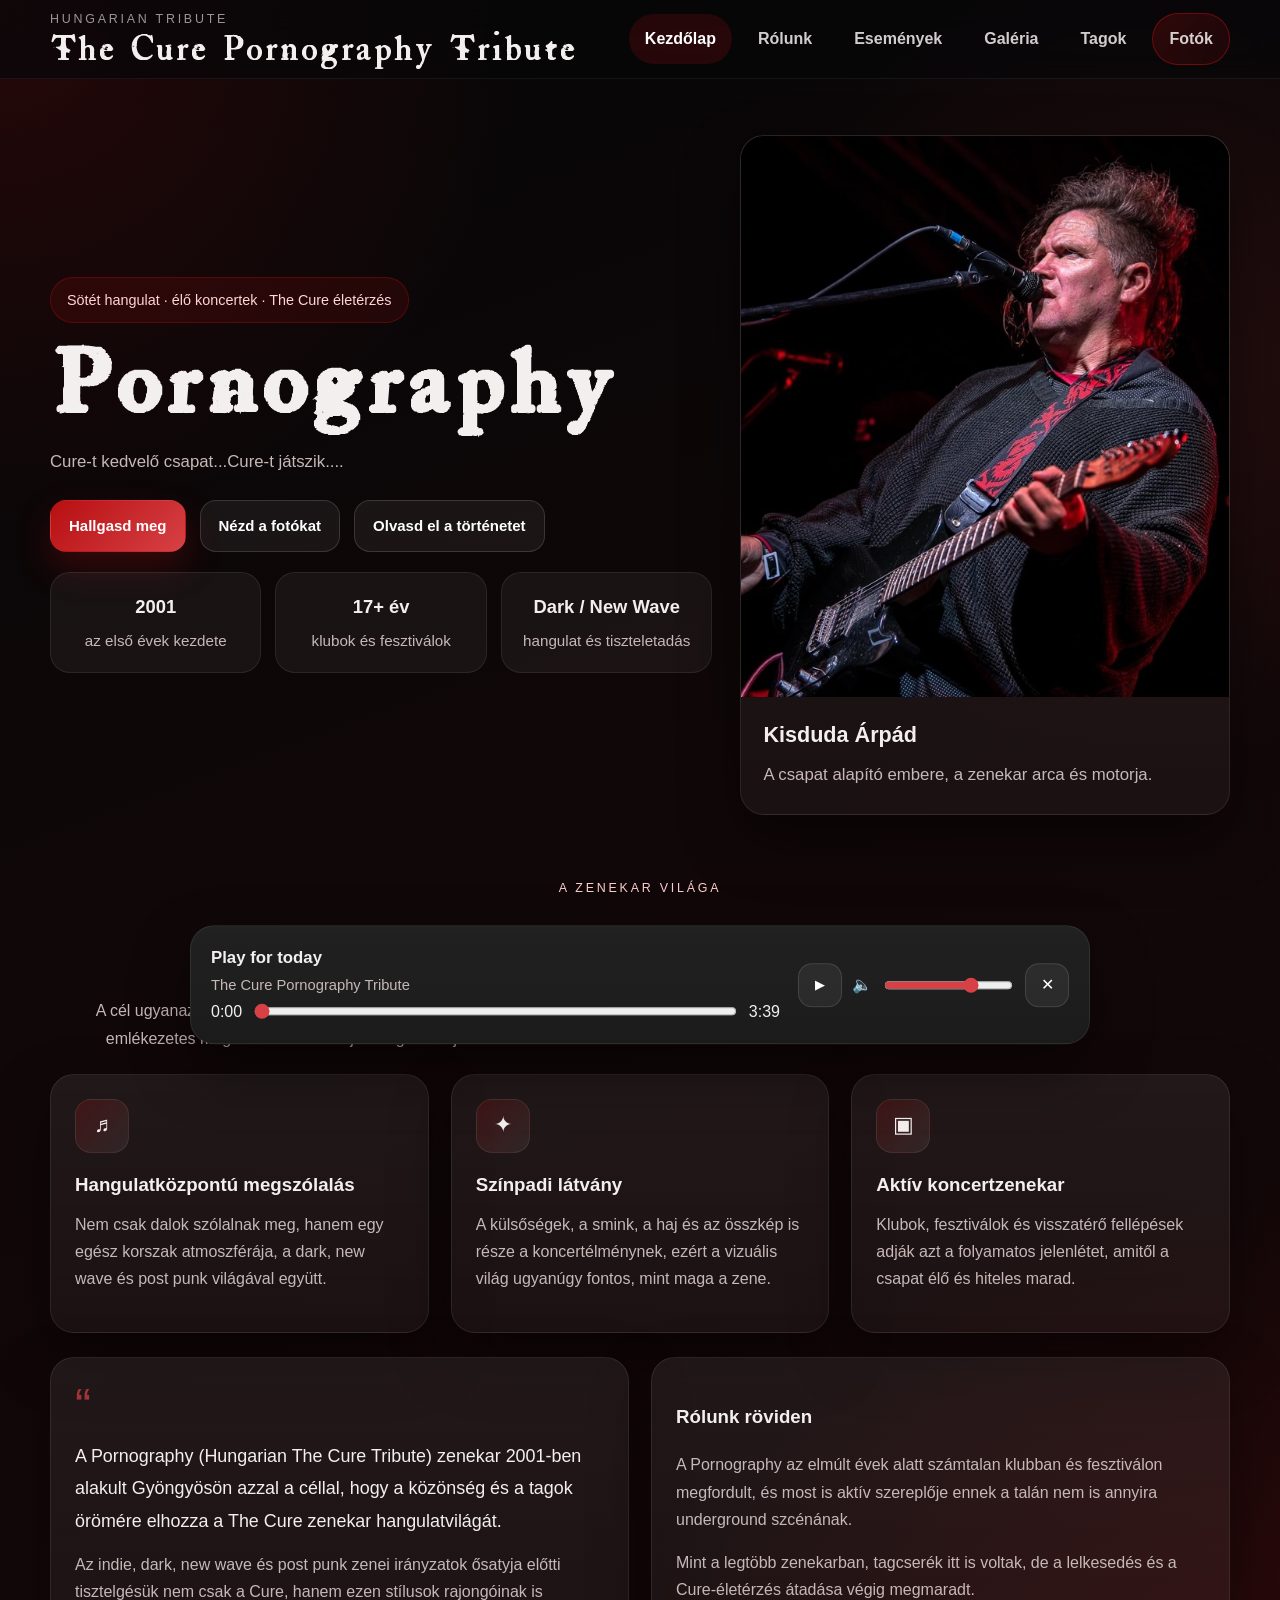
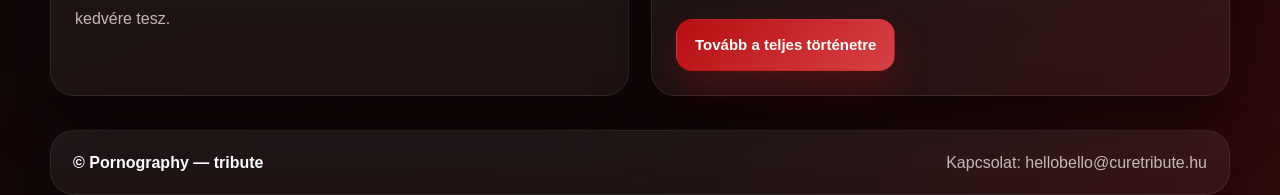
==== index.html @ 6bc6038d "iphone fix 2" ====
<!doctype html>
<html lang="hu">
<head>
  <meta charset="utf-8" />
  <meta name="viewport" content="width=device-width, initial-scale=1, viewport-fit=cover">
  <meta name="theme-color" content="#060607">
  <meta name="apple-mobile-web-app-capable" content="yes">
  <meta name="apple-mobile-web-app-status-bar-style" content="black-translucent">
  <meta name="author" content="Gaal Hunor">
  <meta name="keywords" content="The Cure Pornography Tribute, Pornography Tribute">
  <meta name="description" content="Ez a The Cure Pornography Tribute hivatalos oldala">
  <title>The Cure Pornography Tribute</title>
  <link rel="stylesheet" href="style.css">
  <script src="JavaScript/app.js" defer></script>
</head>
<body>
  <div class="page-shell">
    <header class="site-header">
      <div class="inner">
        <a class="brand" href="./index.html">
          <span class="eyebrow">Hungarian Tribute</span>
          <span class="title">The Cure Pornography Tribute</span>
        </a>
        <button class="nav-toggle" aria-label="Menü megnyitása">☰</button>
        <nav class="site-nav">
          <a class="active" href="./index.html">Kezdőlap</a>
          <a href="./index3.html">Rólunk</a>
          <a href="./index4.html">Események</a>
          <a href="./index2.html">Galéria</a>
          <a href="./index5.html">Tagok</a>
          <a class="cta-link" href="./index2.html">Fotók</a>
        </nav>
      </div>
    </header>

    <section class="hero">
      <div class="hero-grid">
        <div class="reveal">
          <div class="badge">Sötét hangulat · élő koncertek · The Cure életérzés</div>
          <h1>Pornography</h1>
          <p>Cure-t kedvelő csapat...Cure-t játszik....</p>
          <div class="hero-actions">
            <button class="btn btn-primary" id="openPlayer">Hallgasd meg</button>
            <a class="btn btn-secondary" href="./index2.html">Nézd a fotókat</a>
            <a class="btn btn-secondary" href="./index3.html">Olvasd el a történetet</a>
          </div>
          <div class="stats">
            <div class="stat"><strong>2001</strong><span>az első évek kezdete</span></div>
            <div class="stat"><strong>17+ év</strong><span>klubok és fesztiválok</span></div>
            <div class="stat"><strong>Dark / New Wave</strong><span>hangulat és tiszteletadás</span></div>
          </div>
        </div>

        <div class="hero-card reveal">
          <img src="./Images/arpi.jpg" alt="Kisduda Árpád" loading="lazy">
          <div class="meta">
            <h3>Kisduda Árpád</h3>
            <p>A csapat alapító embere, a zenekar arca és motorja.</p>
          </div>
        </div>
      </div>
    </section>

    <section class="section">
      <div class="section-head center reveal">
        <span class="eyebrow">A zenekar világa</span>
        <h2>Miért különleges ez a tribute?</h2>
        <p>A cél ugyanaz maradt: a The Cure zenei és színpadi hangulatának méltó, erős és emlékezetes megszólaltatása a saját világotokra jellemző sötét-vörös vizuállal.</p>
      </div>
      <div class="grid-3">
        <article class="card reveal">
          <div class="icon-chip">♬</div>
          <h3>Hangulatközpontú megszólalás</h3>
          <p>Nem csak dalok szólalnak meg, hanem egy egész korszak atmoszférája, a dark, new wave és post punk világával együtt.</p>
        </article>
        <article class="card reveal">
          <div class="icon-chip">✦</div>
          <h3>Színpadi látvány</h3>
          <p>A külsőségek, a smink, a haj és az összkép is része a koncertélménynek, ezért a vizuális világ ugyanúgy fontos, mint maga a zene.</p>
        </article>
        <article class="card reveal">
          <div class="icon-chip">▣</div>
          <h3>Aktív koncertzenekar</h3>
          <p>Klubok, fesztiválok és visszatérő fellépések adják azt a folyamatos jelenlétet, amitől a csapat élő és hiteles marad.</p>
        </article>
      </div>
    </section>

    <section class="section">
      <div class="about-teaser">
        <article class="quote-card reveal">
          <div class="quote-mark">“</div>
          <blockquote>A Pornography (Hungarian The Cure Tribute) zenekar 2001-ben alakult Gyöngyösön azzal a céllal, hogy a közönség és a tagok örömére elhozza a The Cure zenekar hangulatvilágát.</blockquote>
          <p>Az indie, dark, new wave és post punk zenei irányzatok ősatyja előtti tisztelgésük nem csak a Cure, hanem ezen stílusok rajongóinak is kedvére tesz.</p>
        </article>
        <article class="panel reveal">
          <h3>Rólunk röviden</h3>
          <p>A Pornography az elmúlt évek alatt számtalan klubban és fesztiválon megfordult, és most is aktív szereplője ennek a talán nem is annyira underground szcénának.</p>
          <p>Mint a legtöbb zenekarban, tagcserék itt is voltak, de a lelkesedés és a Cure-életérzés átadása végig megmaradt.</p>
          <div class="button-row">
            <a class="btn btn-primary" href="./index3.html">Tovább a teljes történetre</a>
          </div>
        </article>
      </div>
    </section>

    
  </div>

  <div id="musicPlayer" class="music-player">
    <div class="audio-card">
      <div>
        <div class="track-title">Play for today</div>
        <div class="track-sub">The Cure Pornography Tribute</div>
        <div class="progress-row">
          <span id="currentTime">0:00</span>
          <input type="range" id="progressBar" value="0">
          <span id="duration">3:39</span>
        </div>
      </div>
      <div class="audio-controls">
        <button id="playPause" class="icon-btn">▶</button>
        <div class="volume">
          <span>🔈</span>
          <input type="range" id="volumeBar" min="0" max="1" step="0.01" value="0.7">
        </div>
        <button class="icon-btn close-player">✕</button>
      </div>
      <audio id="audio" src="./Music/Play for tuday tribute maraton.mp3"></audio>
    </div>
  </div>

  <div id="modal" class="modal">
    <span class="close" onclick="closeModal()">&times;</span>
    <img class="modal-content" id="modal-img" alt="Nagyított kép">
  </div>

  <footer class="footer">
    <div class="footer-card">
      <div><strong>© Pornography — tribute</strong></div>
      <div>Kapcsolat: hellobello@curetribute.hu</div>
    </div>
  </footer>
</body>
</html>
---- style.css ----
@font-face {
  font-family: 'NewCreation';
  src: url('./fonts/NewCreationRegular.woff2') format('woff2'),
       url('./fonts/NewCreationRegular.woff') format('woff');
  font-display: swap;
}

:root {
  --bg: #060607;
  --bg-soft: #100708;
  --bg-2: #160809;
  --panel: rgba(255,255,255,0.06);
  --panel-strong: rgba(255,255,255,0.10);
  --border: rgba(183, 15, 18, 0.35);
  --text: #f3efef;
  --muted: #c7b8b8;
  --accent: #b70f12;
  --accent-2: #d74145;
  --shadow: 0 25px 60px rgba(0,0,0,0.45);
  --radius: 24px;
  --radius-sm: 18px;
  --content: min(1180px, calc(100% - 32px));
}

* { box-sizing: border-box; }
html { scroll-behavior: smooth; }
body {
  margin: 0;
  color: var(--text);
  font-family: 'Segoe UI', Tahoma, Geneva, Verdana, sans-serif;
  line-height: 1.7;
  background:
    radial-gradient(circle at top left, rgba(183,15,18,0.18), transparent 24%),
    radial-gradient(circle at 90% 20%, rgba(215,65,69,0.12), transparent 22%),
    radial-gradient(circle at bottom right, rgba(183,15,18,0.16), transparent 28%),
    linear-gradient(160deg, var(--bg), var(--bg-soft) 46%, var(--bg-2));
  min-height: 100vh;
  padding-top: env(safe-area-inset-top);
  padding-bottom: env(safe-area-inset-bottom);
}
body::before {
  content: '';
  position: fixed;
  inset: 0;
  pointer-events: none;
  background:
    linear-gradient(rgba(255,255,255,0.015), rgba(255,255,255,0.015)),
    repeating-linear-gradient(
      to bottom,
      rgba(255,255,255,0.02) 0,
      rgba(255,255,255,0.02) 1px,
      transparent 1px,
      transparent 4px
    );
  opacity: 0.18;
}
img { max-width: 100%; display: block; }
a { color: inherit; text-decoration: none; }
.container { width: var(--content); margin: 0 auto; }
.page-shell { padding-bottom: 56px; }

.site-header {
  position: sticky;
  top: 0;
  z-index: 1000;
  background: rgba(8,8,9,0.72);
  backdrop-filter: blur(16px);
  border-bottom: 1px solid rgba(255,255,255,0.06);
}
.site-header .inner {
  width: var(--content);
  margin: 0 auto;
  display: flex;
  align-items: center;
  justify-content: space-between;
  gap: 20px;
  min-height: 78px;
}
.brand {
  display: flex;
  flex-direction: column;
  gap: 2px;
}
.brand .eyebrow {
  font-size: 0.78rem;
  text-transform: uppercase;
  letter-spacing: 0.22em;
  color: rgba(243,239,239,0.62);
}
.brand .title {
  font-family: 'NewCreation', serif;
  font-size: clamp(1.6rem, 3vw, 2.55rem);
  line-height: 0.95;
  color: var(--text);
}
.nav-toggle {
  display: none;
  width: 48px;
  height: 48px;
  border-radius: 14px;
  border: 1px solid rgba(255,255,255,0.12);
  background: rgba(255,255,255,0.05);
  color: var(--text);
  font-size: 1.5rem;
  cursor: pointer;
}
.site-nav {
  display: flex;
  gap: 10px;
  flex-wrap: wrap;
  align-items: center;
}
.site-nav a {
  padding: 11px 16px;
  border-radius: 999px;
  color: rgba(243,239,239,0.86);
  transition: 0.25s ease;
  font-weight: 600;
}
.site-nav a:hover,
.site-nav a.active {
  background: rgba(183,15,18,0.18);
  color: #fff;
}
.site-nav a.cta-link {
  border: 1px solid rgba(183,15,18,0.5);
  background: linear-gradient(135deg, rgba(183,15,18,0.22), rgba(183,15,18,0.10));
}

.hero {
  padding: 56px 0 34px;
}
.hero-grid {
  width: var(--content);
  margin: 0 auto;
  display: grid;
  grid-template-columns: 1.15fr 0.85fr;
  gap: 28px;
  align-items: center;
}
.badge {
  display: inline-flex;
  align-items: center;
  gap: 10px;
  padding: 10px 16px;
  border-radius: 999px;
  background: rgba(183,15,18,0.14);
  border: 1px solid rgba(183,15,18,0.34);
  color: #ffd5d5;
  font-size: 0.9rem;
  margin-bottom: 18px;
}
.hero h1 {
  font-family: 'NewCreation', serif;
  font-size: clamp(3.2rem, 8vw, 6.8rem);
  line-height: 0.86;
  margin: 0 0 18px;
}
.hero p {
  color: var(--muted);
  max-width: 62ch;
  margin: 0 0 24px;
  font-size: 1.05rem;
}
.hero-actions, .button-row {
  display: flex;
  gap: 14px;
  flex-wrap: wrap;
}
.btn {
  display: inline-flex;
  align-items: center;
  justify-content: center;
  gap: 8px;
  min-height: 50px;
  padding: 12px 18px;
  border-radius: 16px;
  border: 1px solid transparent;
  color: #fff;
  font-weight: 700;
  cursor: pointer;
  transition: transform 0.2s ease, border-color 0.2s ease, background 0.2s ease;
}
.btn:hover { transform: translateY(-2px); }
.btn-primary {
  background: linear-gradient(135deg, var(--accent), var(--accent-2));
  box-shadow: 0 16px 34px rgba(183,15,18,0.25);
}
.btn-secondary {
  background: rgba(255,255,255,0.06);
  border-color: rgba(255,255,255,0.14);
}
.hero-card,
.panel,
.card,
.event-card,
.member-card,
.gallery-card,
.article-card,
.quote-card,
.audio-card,
.footer-card {
  background: linear-gradient(180deg, rgba(255,255,255,0.07), rgba(255,255,255,0.045));
  border: 1px solid rgba(255,255,255,0.08);
  border-radius: var(--radius);
  box-shadow: var(--shadow);
}
.hero-card {
  overflow: hidden;
}
.hero-card img {
  width: 100%;
  aspect-ratio: 4 / 4.6;
  object-fit: cover;
}
.hero-card .meta {
  padding: 20px 22px 24px;
}
.hero-card h3 { margin: 0 0 8px; font-size: 1.35rem; }
.hero-card p { margin: 0; color: var(--muted); }

.stats {
  display: grid;
  grid-template-columns: repeat(3, 1fr);
  gap: 14px;
  margin-top: 20px;
}
.stat {
  padding: 18px;
  border-radius: 20px;
  background: rgba(255,255,255,0.05);
  border: 1px solid rgba(255,255,255,0.08);
  text-align: center;
}
.stat strong {
  display: block;
  font-size: 1.15rem;
  margin-bottom: 5px;
}
.stat span {
  color: var(--muted);
  font-size: 0.95rem;
}

.section { padding: 24px 0 0; }
.section-head {
  width: var(--content);
  margin: 0 auto 22px;
}
.section-head.center { text-align: center; }
.section-head .eyebrow {
  display: inline-block;
  color: #ffcdcd;
  text-transform: uppercase;
  letter-spacing: 0.22em;
  font-size: 0.78rem;
  margin-bottom: 12px;
}
.section-head h2 {
  margin: 0 0 10px;
  font-size: clamp(1.9rem, 3.5vw, 3rem);
}
.section-head p {
  color: var(--muted);
  margin: 0;
  max-width: 75ch;
}

.grid-3,
.grid-4,
.member-grid,
.event-grid,
.gallery-grid,
.feature-grid {
  width: var(--content);
  margin: 0 auto;
  display: grid;
  gap: 22px;
}
.grid-3, .event-grid { grid-template-columns: repeat(3, minmax(0,1fr)); }
.grid-4, .member-grid { grid-template-columns: repeat(4, minmax(0,1fr)); }
.feature-grid { grid-template-columns: repeat(2, minmax(0,1fr)); }
.gallery-grid { grid-template-columns: repeat(3, minmax(0,1fr)); }
.card, .event-card, .member-card, .gallery-card, .panel, .article-card, .quote-card, .audio-card {
  padding: 24px;
}
.card h3, .event-card h3, .member-card h3, .article-card h3 { margin: 0 0 10px; }
.card p, .event-card p, .member-card p, .article-card p, .panel p, .quote-card p { color: var(--muted); margin-top: 0; }
.icon-chip {
  width: 54px;
  height: 54px;
  display: grid;
  place-items: center;
  border-radius: 16px;
  margin-bottom: 16px;
  background: linear-gradient(135deg, rgba(183,15,18,0.22), rgba(255,255,255,0.07));
  border: 1px solid rgba(255,255,255,0.08);
  font-size: 1.35rem;
}

.about-teaser {
  width: var(--content);
  margin: 0 auto;
  display: grid;
  grid-template-columns: 1fr 1fr;
  gap: 22px;
}
.quote-card blockquote {
  margin: 0 0 14px;
  font-size: 1.12rem;
  line-height: 1.8;
}
.quote-card .quote-mark {
  font-size: 3rem;
  color: rgba(215,65,69,0.7);
  line-height: 1;
  margin-bottom: 10px;
}

.strip {
  width: var(--content);
  margin: 28px auto 0;
  padding: 18px 20px;
  border-radius: 20px;
  border: 1px solid rgba(183,15,18,0.28);
  background: rgba(183,15,18,0.12);
  display: flex;
  align-items: center;
  justify-content: space-between;
  gap: 18px;
  flex-wrap: wrap;
}
.strip p { margin: 0; color: #ffe4e4; }

.gallery-grid img {
  width: 100%;
  aspect-ratio: 4 / 3;
  object-fit: cover;
  border-radius: 18px;
  cursor: pointer;
  transition: transform 0.25s ease, box-shadow 0.25s ease;
}
.gallery-grid img:hover {
  transform: translateY(-4px) scale(1.01);
  box-shadow: 0 20px 30px rgba(0,0,0,0.28);
}
.gallery-card { padding: 16px; }
.gallery-card.wide { grid-column: span 2; }
.gallery-card.tall img { aspect-ratio: 4 / 5; }
.gallery-grid.compact .gallery-card { padding: 14px; }
.gallery-grid.compact img { aspect-ratio: 4 / 3; }

.article-wrap {
  width: min(920px, calc(100% - 32px));
  margin: 0 auto;
  display: grid;
  gap: 18px;
}
.article-hero {
  padding: 26px;
  text-align: center;
}
.article-hero h1 {
  margin: 0 0 10px;
  font-size: clamp(2.1rem, 5vw, 3.4rem);
}
.article-body {
  padding: 32px;
}
.article-body h2 {
  margin: 0 0 14px;
  font-size: 2rem;
}
.article-body p {
  margin: 0 0 18px;
  color: var(--muted);
}
.article-body p.question {
  color: #fff;
  font-weight: 700;
}
.anchor-box {
  display: flex;
  gap: 12px;
  justify-content: center;
  flex-wrap: wrap;
  margin-top: 18px;
}

.event-card {
  display: flex;
  flex-direction: column;
  gap: 16px;
}
.event-card .date-pill {
  display: inline-flex;
  width: fit-content;
  padding: 8px 12px;
  border-radius: 999px;
  background: rgba(183,15,18,0.16);
  border: 1px solid rgba(183,15,18,0.36);
  color: #ffd9d9;
  font-weight: 700;
}
.event-card .place {
  color: #fff;
  font-size: 1.05rem;
  font-weight: 700;
}
.event-card .event-meta {
  display: grid;
  gap: 6px;
  color: var(--muted);
}

.member-card { text-align: center; padding: 18px; }
.member-card img {
  width: 100%;
  aspect-ratio: 1 / 1;
  object-fit: cover;
  border-radius: 22px;
  margin-bottom: 18px;
}
.member-card .role {
  color: #ffd1d1;
  font-weight: 700;
  margin-bottom: 6px;
}
.member-card p { margin-bottom: 0; }

.footer {
  padding: 34px 0 56px;
}
.footer-card {
  width: var(--content);
  margin: 0 auto;
  padding: 18px 22px;
  display: flex;
  align-items: center;
  justify-content: space-between;
  gap: 16px;
  flex-wrap: wrap;
  color: var(--muted);
}
.footer-card strong { color: #fff; }

.music-player {
  position: fixed;
  left: 50%;
  bottom: 22px;
  transform: translate(-50%, 140%);
  width: min(900px, calc(100% - 24px));
  z-index: 1200;
  transition: transform 0.35s ease;
}
.music-player.active { transform: translate(-50%, 0); }
.audio-card {
  display: grid;
  grid-template-columns: 1fr auto;
  gap: 18px;
  align-items: center;
  padding: 18px 20px;
}
.track-title { font-size: 1.05rem; font-weight: 700; }
.track-sub { color: var(--muted); font-size: 0.92rem; }
.progress-row, .audio-controls, .volume {
  display: flex;
  align-items: center;
  gap: 10px;
}
.audio-controls { justify-content: flex-end; }
.icon-btn {
  width: 44px;
  height: 44px;
  border-radius: 14px;
  border: 1px solid rgba(255,255,255,0.12);
  background: rgba(255,255,255,0.06);
  color: #fff;
  cursor: pointer;
}
input[type="range"] {
  width: 100%;
  accent-color: var(--accent-2);
}
.close-player { font-size: 1rem; }

.modal {
  display: none;
  position: fixed;
  inset: 0;
  z-index: 1300;
  background: rgba(0,0,0,0.92);
  padding: 32px;
  align-items: center;
  justify-content: center;
}
.modal.open { display: flex; }
.modal-content {
  max-width: min(1100px, 92vw);
  max-height: 84vh;
  border-radius: 22px;
  border: 1px solid rgba(255,255,255,0.14);
  box-shadow: var(--shadow);
}
.close {
  position: absolute;
  top: 18px;
  right: 22px;
  font-size: 2rem;
  cursor: pointer;
  color: #fff;
}

.reveal {
  opacity: 0;
  transform: translateY(24px);
  transition: opacity 0.7s ease, transform 0.7s ease;
}
.reveal.show {
  opacity: 1;
  transform: translateY(0);
}

@media (max-width: 1024px) {
  .hero-grid,
  .about-teaser,
  .feature-grid,
  .grid-4,
  .member-grid,
  .grid-3,
  .event-grid,
  .gallery-grid {
    grid-template-columns: repeat(2, minmax(0,1fr));
  }
  .hero-grid { grid-template-columns: 1fr; }
  .stats { grid-template-columns: repeat(3, 1fr); }
}

@media (max-width: 780px) {
  .site-header .inner { min-height: 74px; }
  .nav-toggle { display: inline-grid; place-items: center; }
  .site-nav {
    position: absolute;
    top: 78px;
    left: 16px;
    right: 16px;
    display: none;
    flex-direction: column;
    align-items: stretch;
    gap: 6px;
    padding: 10px;
    border-radius: 20px;
    background: rgba(8,8,9,0.95);
    border: 1px solid rgba(255,255,255,0.08);
    box-shadow: var(--shadow);
  }
  .site-nav.open { display: flex; }
  .site-nav a { border-radius: 14px; }
  .grid-3,
  .grid-4,
  .member-grid,
  .event-grid,
  .gallery-grid,
  .about-teaser,
  .feature-grid,
  .stats {
    grid-template-columns: 1fr;
  }
  .gallery-card.wide { grid-column: span 1; }
  .audio-card { grid-template-columns: 1fr; }
  .audio-controls { justify-content: flex-start; }
  .article-body { padding: 24px 18px; }
}
.music-player {
    background: #111;
    border-radius: 25px;
}
@media (max-width: 768px) {
    .stats {
        display: none !important;
    }
}
/* ===== DESKTOP (nagy képernyő) → 3 - 2 ===== */
.member-grid {
  display: grid !important;
  grid-template-columns: repeat(6, 1fr);
  gap: 24px;
}

/* felső 3 */
.member-card:nth-child(1),
.member-card:nth-child(2),
.member-card:nth-child(3) {
  grid-column: span 2;
}

/* alsó 2 középen */
.member-card:nth-child(4) {
  grid-column: 2 / span 2;
}

.member-card:nth-child(5) {
  grid-column: 4 / span 2;
}

/* ===== TABLET → 2 - 2 - 1 ===== */
@media (max-width: 1000px) {
  .member-grid {
    grid-template-columns: repeat(2, 1fr) !important;
  }

  .member-grid .member-card {
    grid-column: auto !important;
    max-width: none !important;
    margin: 0 !important;
    justify-self: stretch !important;
  }

  /* UTOLSÓ KÁRTYA KÖZÉPRE */
  .member-grid .member-card:nth-child(5) {
    grid-column: 1 / -1 !important;
    justify-self: center !important;
    max-width: 391px !important;
  }
}
/* ===== MOBIL → 1 - 1 - 1 - 1 - 1 ===== */
@media (max-width: 600px) {
  .member-grid {
    grid-template-columns: 1fr !important;
  }

  .member-card {
    grid-column: auto !important;
    max-width: 100%;
  }
}


.reveal {
  opacity: 1 !important;
  transform: none !important;
  transition: none !important;
}

.reveal.show {
  opacity: 1 !important;
  transform: none !important;
}
.btn {
  font-family: 'Segoe UI', Tahoma, Geneva, Verdana, sans-serif !important;
  font-size: 15px;
}

html {
  background: #060607 !important;
  min-height: 100% !important;
}

body {
  margin: 0 !important;
  min-height: 100vh !important;
  min-height: 100dvh !important;
  background-color: #060607 !important;
}

body::before {
  content: '' !important;
  position: fixed !important;
  inset: 0 !important;
  z-index: -1 !important;
  pointer-events: none !important;
  background:
    radial-gradient(circle at top left, rgba(183,15,18,0.18), transparent 24%),
    radial-gradient(circle at 90% 20%, rgba(215,65,69,0.12), transparent 22%),
    radial-gradient(circle at bottom right, rgba(183,15,18,0.16), transparent 28%),
    linear-gradient(160deg, #060607, #100708 46%, #160809) !important;
}

.site-header {
  padding-top: env(safe-area-inset-top) !important;
}

.footer,
.page-shell,
body {
  padding-bottom: env(safe-area-inset-bottom) !important;
}
@supports (-webkit-touch-callout: none) {
  html,
  body {
    background: #060607 !important;
  }
}
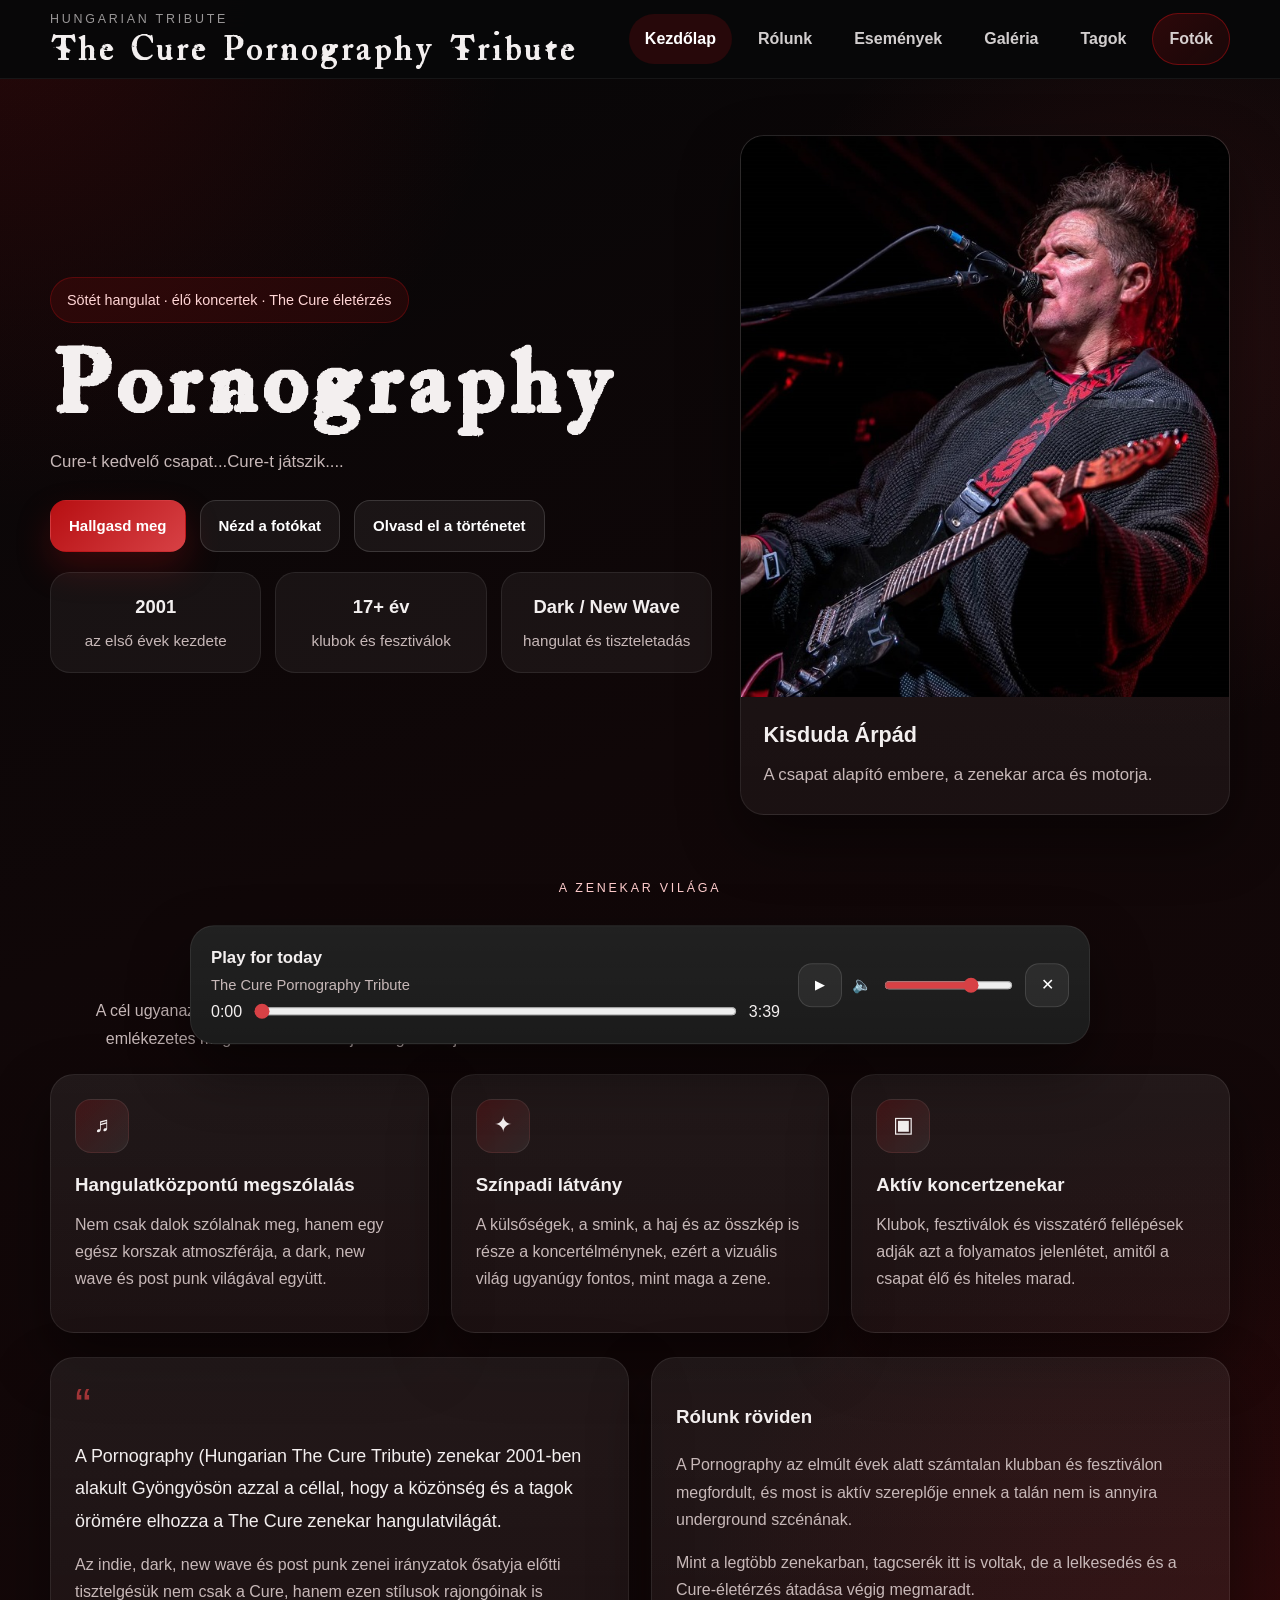
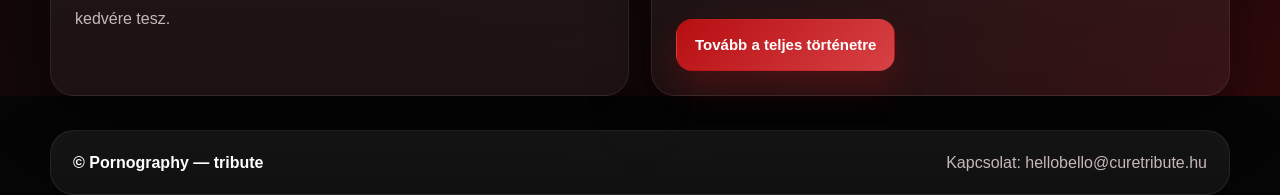
==== commit e37a411b: "iphone fix 3" ====
--- a/index.html
+++ b/index.html
@@ -4,8 +4,6 @@
   <meta charset="utf-8" />
   <meta name="viewport" content="width=device-width, initial-scale=1, viewport-fit=cover">
   <meta name="theme-color" content="#060607">
-  <meta name="apple-mobile-web-app-capable" content="yes">
-  <meta name="apple-mobile-web-app-status-bar-style" content="black-translucent">
   <meta name="author" content="Gaal Hunor">
   <meta name="keywords" content="The Cure Pornography Tribute, Pornography Tribute">
   <meta name="description" content="Ez a The Cure Pornography Tribute hivatalos oldala">
--- a/style.css
+++ b/style.css
@@ -36,8 +36,6 @@
     radial-gradient(circle at bottom right, rgba(183,15,18,0.16), transparent 28%),
     linear-gradient(160deg, var(--bg), var(--bg-soft) 46%, var(--bg-2));
   min-height: 100vh;
-  padding-top: env(safe-area-inset-top);
-  padding-bottom: env(safe-area-inset-bottom);
 }
 body::before {
   content: '';
@@ -653,42 +651,52 @@
 }
 
 html {
+  margin: 0;
+  padding: 0;
   background: #060607 !important;
-  min-height: 100% !important;
+  min-height: 100%;
 }
 
 body {
-  margin: 0 !important;
-  min-height: 100vh !important;
-  min-height: 100dvh !important;
-  background-color: #060607 !important;
-}
-
-body::before {
-  content: '' !important;
-  position: fixed !important;
-  inset: 0 !important;
-  z-index: -1 !important;
-  pointer-events: none !important;
+  margin: 0;
+  padding: 0;
+  background: #060607 !important;
+  min-height: 100vh;
+  min-height: 100dvh;
+}
+
+.site-header {
+  padding-top: env(safe-area-inset-top);
+  background: rgba(8,8,9,0.96) !important;
+}
+
+
+.footer,
+.page-shell,
+body {
+  padding-bottom: 0 !important;
+}
+
+
+.page-shell {
   background:
     radial-gradient(circle at top left, rgba(183,15,18,0.18), transparent 24%),
     radial-gradient(circle at 90% 20%, rgba(215,65,69,0.12), transparent 22%),
     radial-gradient(circle at bottom right, rgba(183,15,18,0.16), transparent 28%),
     linear-gradient(160deg, #060607, #100708 46%, #160809) !important;
-}
-
-.site-header {
-  padding-top: env(safe-area-inset-top) !important;
-}
-
-.footer,
-.page-shell,
-body {
-  padding-bottom: env(safe-area-inset-bottom) !important;
-}
-@supports (-webkit-touch-callout: none) {
-  html,
-  body {
-    background: #060607 !important;
-  }
+  min-height: 100dvh;
+}
+
+
+.music-player {
+  position: fixed;
+  left: 50%;
+  bottom: 22px !important;
+  transform: translate(-50%, 140%);
+  width: min(900px, calc(100% - 24px));
+  z-index: 1200;
+}
+
+.music-player.active {
+  transform: translate(-50%, 0);
 }
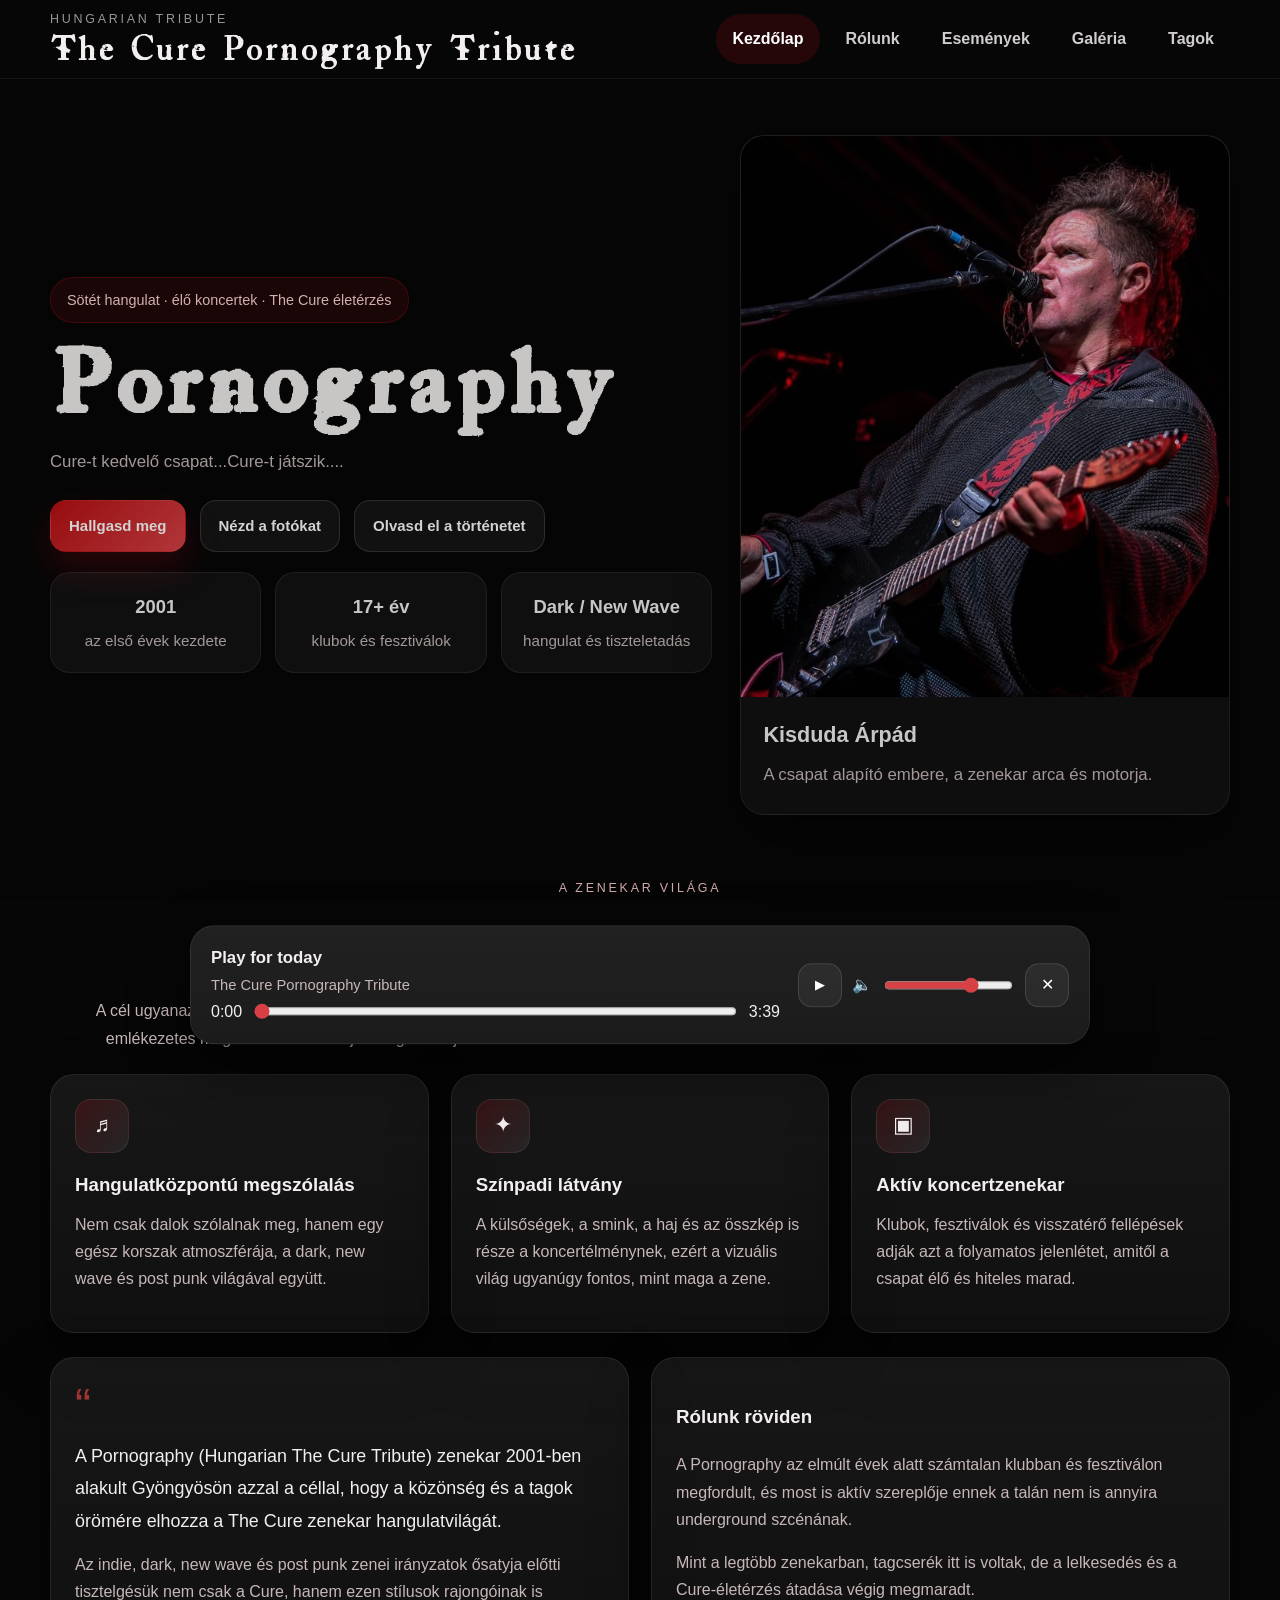
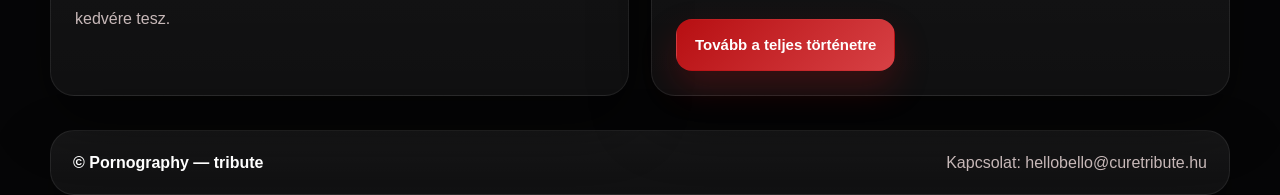
==== commit 4c8b7dfc: "fotok fix" ====
--- a/index.html
+++ b/index.html
@@ -2,8 +2,12 @@
 <html lang="hu">
 <head>
   <meta charset="utf-8" />
+  <meta name="theme-color" content="#060607">
+  <meta name="apple-mobile-web-app-status-bar-style" content="black">
+  <meta name="apple-mobile-web-app-capable" content="yes">
   <meta name="viewport" content="width=device-width, initial-scale=1, viewport-fit=cover">
-  <meta name="theme-color" content="#060607">
+  <meta name="theme-color" media="(prefers-color-scheme: light)" content="#060607">
+  <meta name="theme-color" media="(prefers-color-scheme: dark)" content="#060607">
   <meta name="author" content="Gaal Hunor">
   <meta name="keywords" content="The Cure Pornography Tribute, Pornography Tribute">
   <meta name="description" content="Ez a The Cure Pornography Tribute hivatalos oldala">
@@ -26,7 +30,6 @@
           <a href="./index4.html">Események</a>
           <a href="./index2.html">Galéria</a>
           <a href="./index5.html">Tagok</a>
-          <a class="cta-link" href="./index2.html">Fotók</a>
         </nav>
       </div>
     </header>
--- a/style.css
+++ b/style.css
@@ -699,4 +699,40 @@
 
 .music-player.active {
   transform: translate(-50%, 0);
-}+}
+
+@media screen and (max-width: 430px) {
+  html,
+  body {
+    background: #060607 !important;
+  }
+
+  .page-shell {
+    background: #060607 !important;
+  }
+
+  .site-header {
+    background: #060607 !important;
+  }
+
+  body::before {
+    background: #060607 !important;
+  }
+}
+
+html,
+  body {
+    background: #060607 !important;
+  }
+
+  .page-shell {
+    background: #060607 !important;
+  }
+
+  .site-header {
+    background: #060607 !important;
+  }
+
+  body::before {
+    background: #060607 !important;
+  }
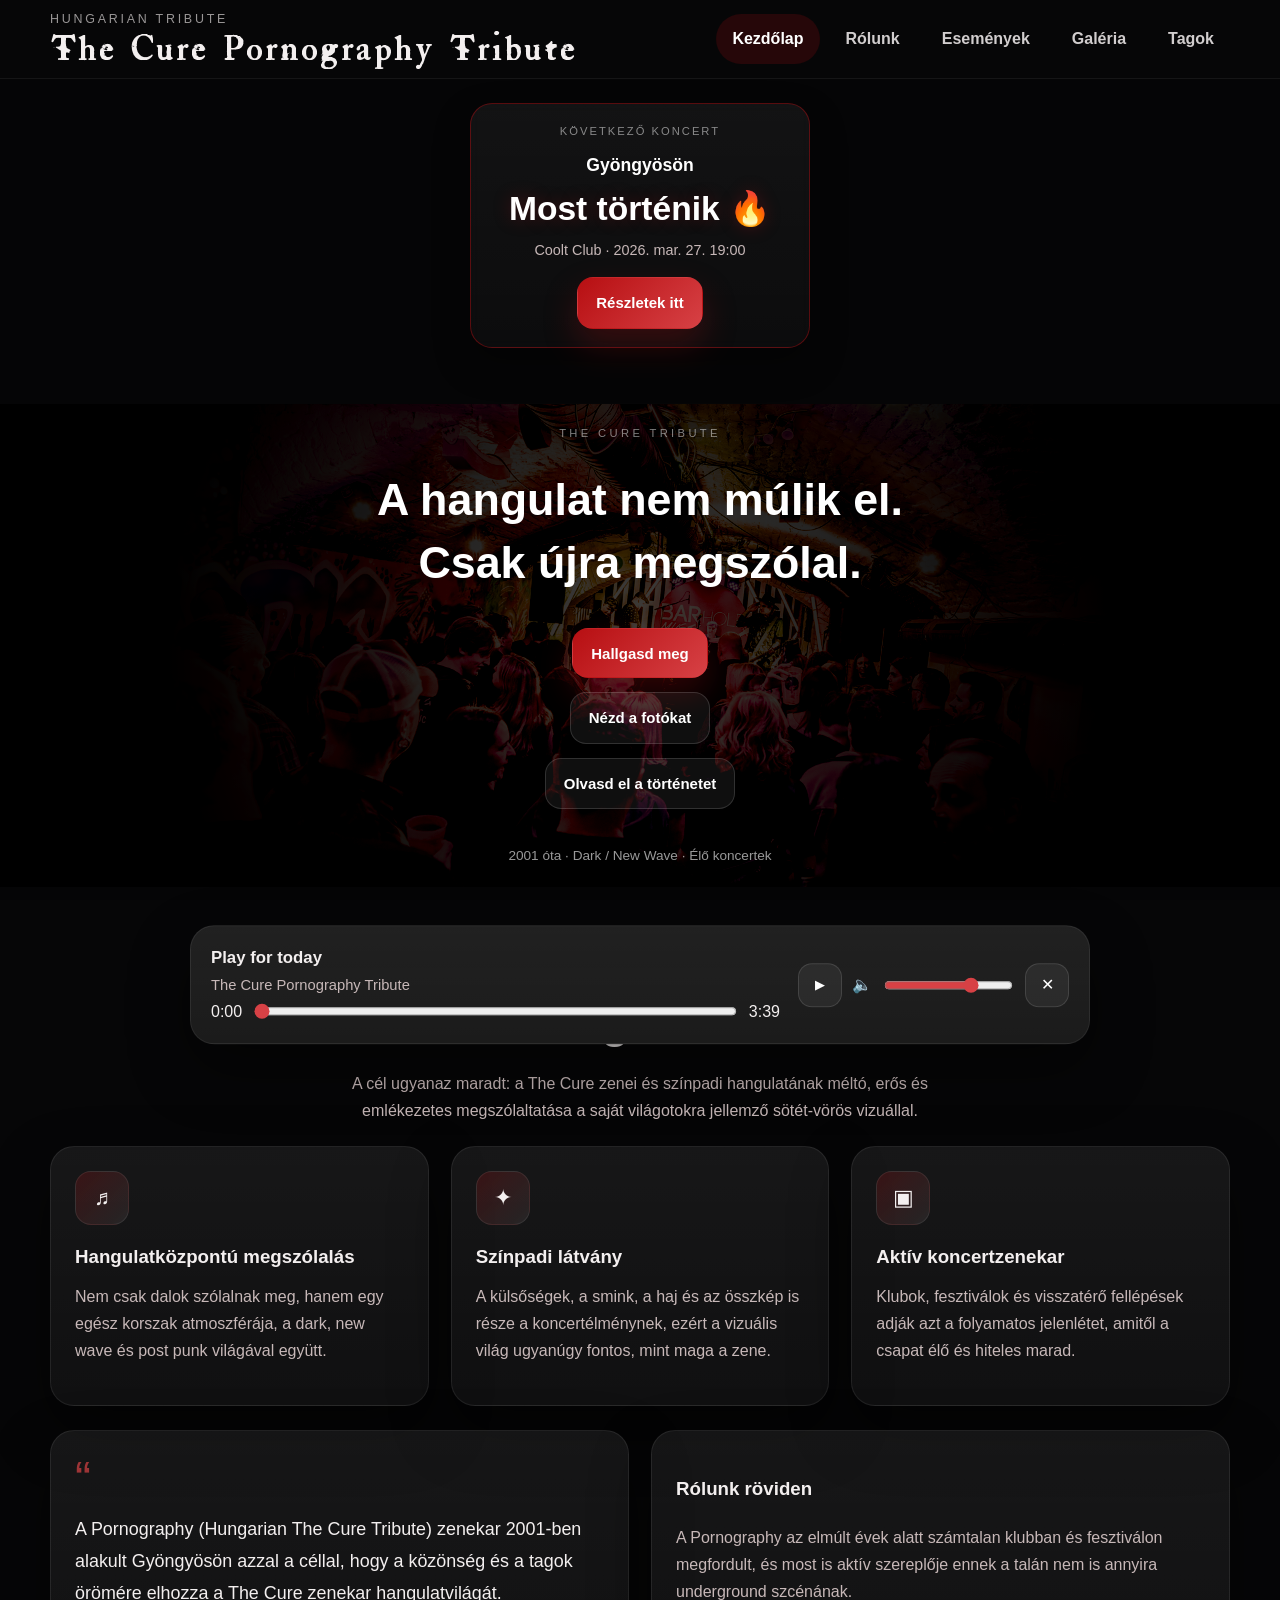
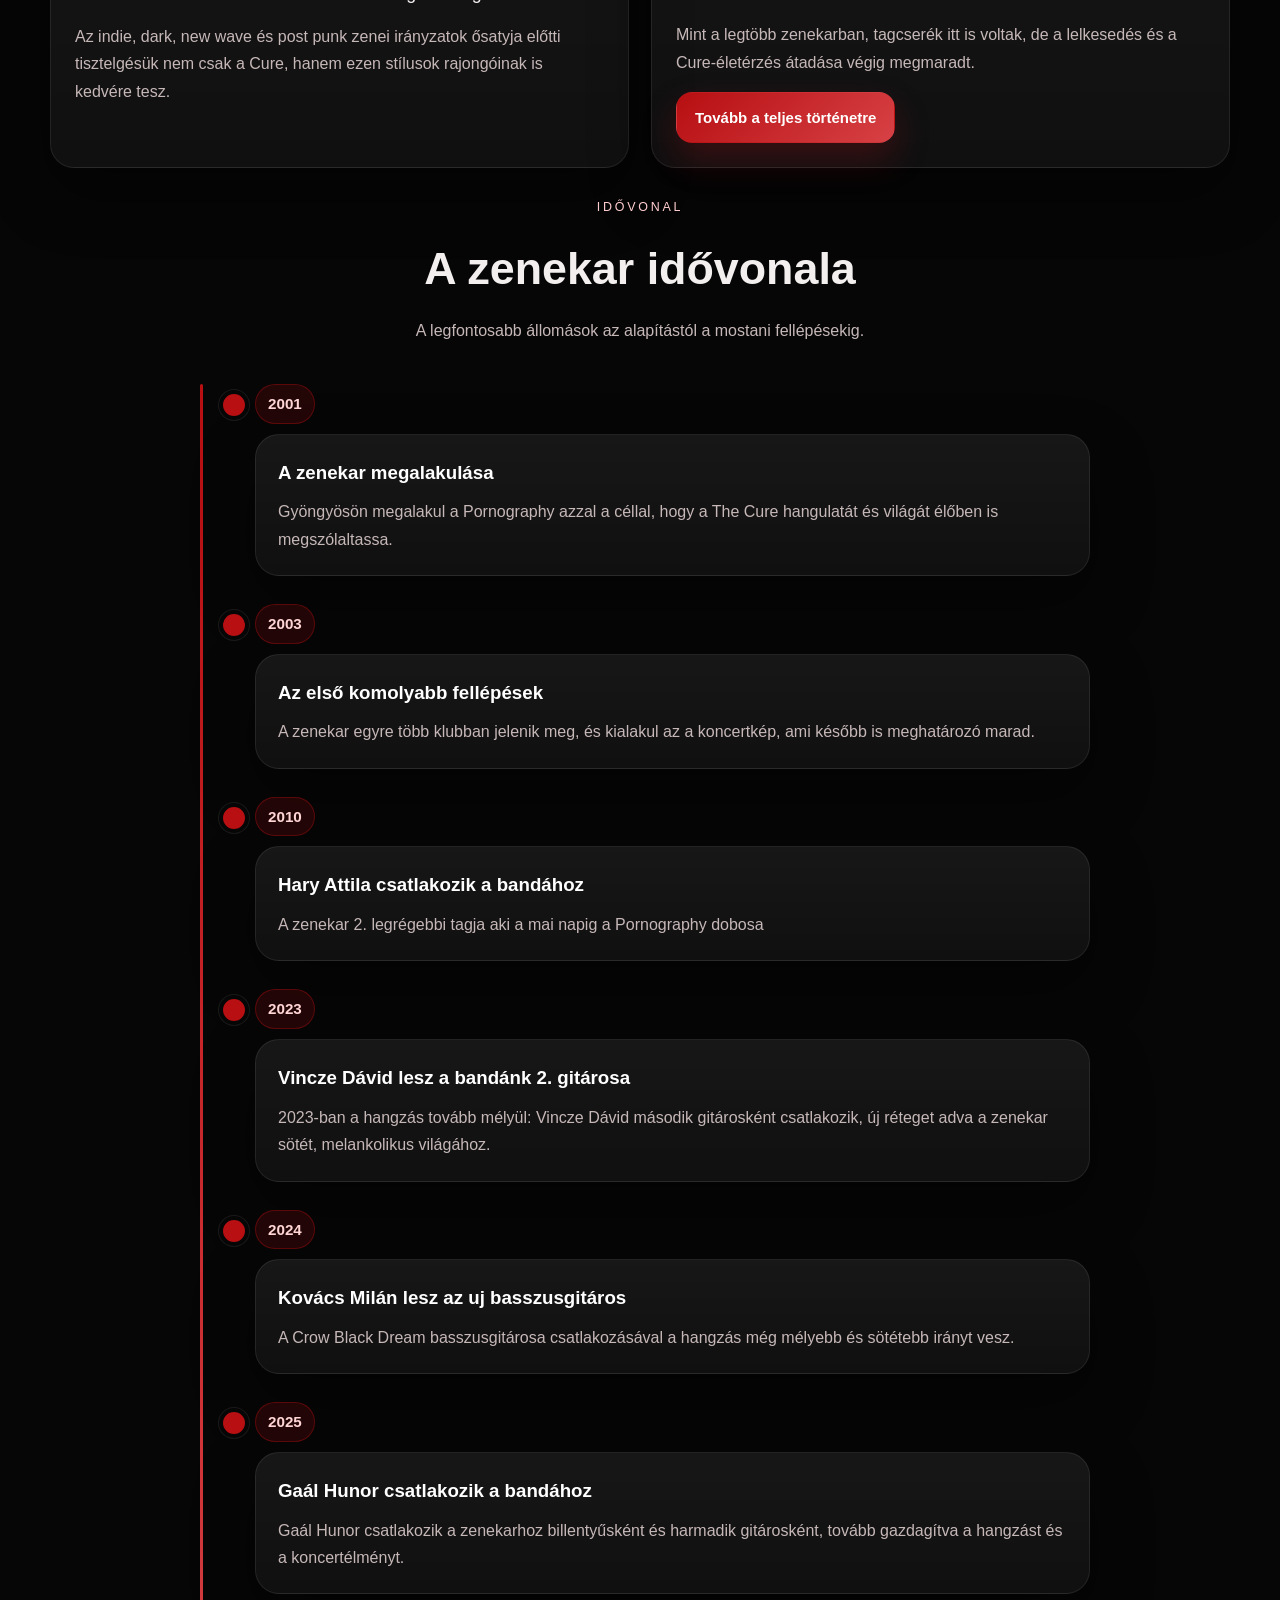
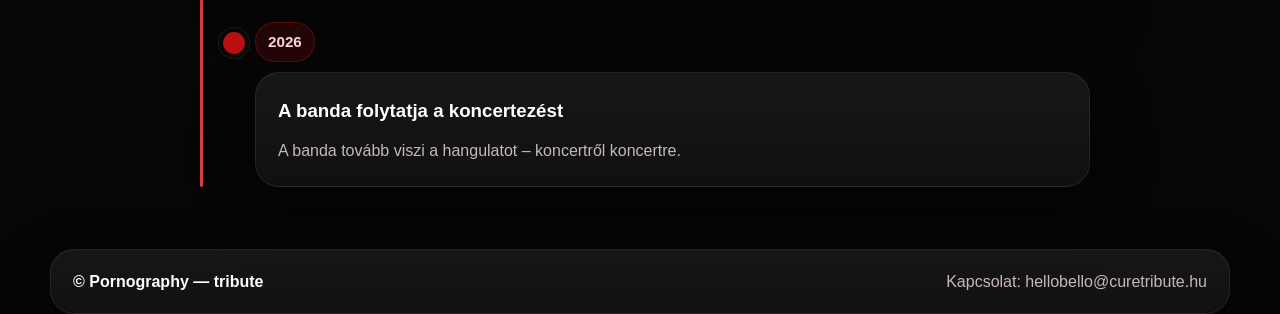
==== commit 38272753: "felujitas kesz" ====
--- a/index.html
+++ b/index.html
@@ -33,40 +33,52 @@
         </nav>
       </div>
     </header>
-
+    <div class="scroll-bar">
+      <div class="scroll-bar-fill"></div>
+    </div>
+    <div class="countdown-card">
+    <div class="countdown-label">Következő koncert</div>
+    <div class="countdown-place">Gyöngyösön</div>
+    <div class="countdown-live" id="countdownText">7 nap múlva</div>
+    <div class="countdown-meta">Coolt Club · 2026. mar. 27. 19:00</div>
+    <a class="btn btn-primary" href="https://www.facebook.com/events/918823410631808/" target="_blank" style="margin-top: 15px;">Részletek itt</a>
+  </div>
     <section class="hero">
-      <div class="hero-grid">
-        <div class="reveal">
-          <div class="badge">Sötét hangulat · élő koncertek · The Cure életérzés</div>
-          <h1>Pornography</h1>
-          <p>Cure-t kedvelő csapat...Cure-t játszik....</p>
-          <div class="hero-actions">
-            <button class="btn btn-primary" id="openPlayer">Hallgasd meg</button>
-            <a class="btn btn-secondary" href="./index2.html">Nézd a fotókat</a>
-            <a class="btn btn-secondary" href="./index3.html">Olvasd el a történetet</a>
-          </div>
-          <div class="stats">
-            <div class="stat"><strong>2001</strong><span>az első évek kezdete</span></div>
-            <div class="stat"><strong>17+ év</strong><span>klubok és fesztiválok</span></div>
-            <div class="stat"><strong>Dark / New Wave</strong><span>hangulat és tiszteletadás</span></div>
-          </div>
-        </div>
-
-        <div class="hero-card reveal">
-          <img src="./Images/arpi.jpg" alt="Kisduda Árpád" loading="lazy">
-          <div class="meta">
-            <h3>Kisduda Árpád</h3>
-            <p>A csapat alapító embere, a zenekar arca és motorja.</p>
-          </div>
-        </div>
-      </div>
-    </section>
+    <div class="hero-stack">
+
+    <div class="hero-bg-image"></div>
+
+    <div class="hero-center reveal">
+
+      <div class="hero-line-top">THE CURE TRIBUTE</div>
+
+      <div class="hero-main">
+        A hangulat nem múlik el.<br>
+        Csak újra megszólal.
+      </div>
+
+      <div class="hero-actions">
+        <button class="btn btn-primary" id="openPlayer">Hallgasd meg</button>
+        <a class="btn btn-secondary" href="./index2.html">Nézd a fotókat</a>
+        <a class="btn btn-secondary" href="./index3.html">Olvasd el a történetet</a>
+      </div>
+
+      <div class="hero-footer">
+        2001 óta · Dark / New Wave · Élő koncertek
+      </div>
+
+    </div>
+
+  </div>
+</section>
 
     <section class="section">
       <div class="section-head center reveal">
         <span class="eyebrow">A zenekar világa</span>
         <h2>Miért különleges ez a tribute?</h2>
-        <p>A cél ugyanaz maradt: a The Cure zenei és színpadi hangulatának méltó, erős és emlékezetes megszólaltatása a saját világotokra jellemző sötét-vörös vizuállal.</p>
+        <center>
+          <p>A cél ugyanaz maradt: a The Cure zenei és színpadi hangulatának méltó, erős és emlékezetes megszólaltatása a saját világotokra jellemző sötét-vörös vizuállal.</p>
+        </center>
       </div>
       <div class="grid-3">
         <article class="card reveal">
@@ -104,10 +116,76 @@
         </article>
       </div>
     </section>
-
-    
-  </div>
-
+    <section class="section">
+  <div class="section-head center">
+    <span class="eyebrow">Idővonal</span>
+    <h2>A zenekar idővonala</h2>
+    <center>
+      <p>A legfontosabb állomások az alapítástól a mostani fellépésekig.</p>
+    </center>
+  </div>
+
+  <div class="timeline">
+    <div class="timeline-item">
+      <div class="timeline-year">2001</div>
+      <div class="timeline-content">
+        <h3>A zenekar megalakulása</h3>
+        <p>Gyöngyösön megalakul a Pornography azzal a céllal, hogy a The Cure hangulatát és világát élőben is megszólaltassa.</p>
+      </div>
+    </div>
+
+    <div class="timeline-item">
+      <div class="timeline-year">2003</div>
+      <div class="timeline-content">
+        <h3>Az első komolyabb fellépések</h3>
+        <p>A zenekar egyre több klubban jelenik meg, és kialakul az a koncertkép, ami később is meghatározó marad.</p>
+      </div>
+    </div>
+
+    <div class="timeline-item">
+      <div class="timeline-year">2010</div>
+      <div class="timeline-content">
+        <h3>Hary Attila csatlakozik a bandához</h3>
+        <p>A zenekar 2. legrégebbi tagja aki a mai napig a Pornography dobosa</p>
+      </div>
+    </div>
+
+    <div class="timeline-item">
+      <div class="timeline-year">2023</div>
+      <div class="timeline-content">
+        <h3>Vincze Dávid lesz a bandánk 2. gitárosa</h3>
+        <p>2023-ban a hangzás tovább mélyül: Vincze Dávid második gitárosként csatlakozik, új réteget adva a zenekar sötét, melankolikus világához.</p>
+      </div>
+    </div>
+
+    <div class="timeline-item">
+      <div class="timeline-year">2024</div>
+      <div class="timeline-content">
+        <h3>Kovács Milán lesz az uj basszusgitáros</h3>
+        <p>A Crow Black Dream basszusgitárosa csatlakozásával a hangzás még mélyebb és sötétebb irányt vesz.</p>
+      </div>
+    </div>
+
+    <div class="timeline-item">
+      <div class="timeline-year">2025</div>
+      <div class="timeline-content">
+        <h3>Gaál Hunor csatlakozik a bandához</h3>
+        <p>Gaál Hunor csatlakozik a zenekarhoz billentyűsként és harmadik gitárosként, tovább gazdagítva a hangzást és a koncertélményt.</p>
+      </div>
+    </div>
+
+    <div class="timeline-item">
+      <div class="timeline-year">2026</div>
+      <div class="timeline-content">
+        <h3>A banda folytatja a koncertezést</h3>
+        <p>A banda tovább viszi a hangulatot – koncertről koncertre.</p>
+      </div>
+    </div>
+
+
+  </div>
+</section>
+  </div>
   <div id="musicPlayer" class="music-player">
     <div class="audio-card">
       <div>
--- a/style.css
+++ b/style.css
@@ -735,4 +735,348 @@
 
   body::before {
     background: #060607 !important;
-  }+  }
+
+  .timeline {
+  width: min(900px, calc(100% - 32px));
+  margin: 40px auto 0;
+  position: relative;
+  padding-left: 30px;
+}
+
+.timeline::before {
+  content: "";
+  position: absolute;
+  top: 0;
+  left: 10px;
+  width: 3px;
+  height: 100%;
+  background: linear-gradient(to bottom, #b70f12, #d74145);
+  border-radius: 999px;
+}
+
+.timeline-item {
+  position: relative;
+  margin-bottom: 28px;
+  padding-left: 35px;
+}
+
+.timeline-item::before {
+  content: "";
+  position: absolute;
+  left: -1px;
+  top: 6px;
+  width: 22px;
+  height: 22px;
+  border-radius: 50%;
+  background: #b70f12;
+  border: 4px solid #060607;
+  box-shadow: 0 0 0 1px rgba(255,255,255,0.08);
+}
+
+.timeline-year {
+  display: inline-block;
+  margin-bottom: 10px;
+  padding: 6px 12px;
+  border-radius: 999px;
+  background: rgba(183, 15, 18, 0.16);
+  border: 1px solid rgba(183, 15, 18, 0.38);
+  color: #ffd5d5;
+  font-weight: 700;
+  font-size: 0.95rem;
+}
+
+.timeline-content {
+  background: linear-gradient(180deg, rgba(255,255,255,0.07), rgba(255,255,255,0.045));
+  border: 1px solid rgba(255,255,255,0.08);
+  border-radius: 24px;
+  padding: 22px;
+  box-shadow: 0 25px 60px rgba(0,0,0,0.45);
+}
+
+.timeline-content h3 {
+  margin: 0 0 10px;
+  color: #fff;
+}
+
+.timeline-content p {
+  margin: 0;
+  color: #c7b8b8;
+}
+
+@media (max-width: 700px) {
+  .timeline {
+    padding-left: 22px;
+  }
+
+  .timeline::before {
+    left: 7px;
+  }
+
+  .timeline-item {
+    padding-left: 35px;
+  }
+
+  .timeline-item::before {
+    width: 18px;
+    height: 18px;
+    left: -2px;
+  }
+
+  .timeline-content {
+    padding: 18px;
+  }
+}
+.scroll-bar {
+  position: fixed;
+  left: 0;
+  top: 78px;
+  width: 100%;
+  height: 3px;
+  z-index: 1999;
+  background: transparent;
+  pointer-events: none;
+}
+
+.scroll-bar-fill {
+  width: 0%;
+  height: 100%;
+  background: linear-gradient(90deg, #b70f12, #d74145);
+  box-shadow: 0 0 10px rgba(183,15,18,0.45);
+  transition: width 0.08s linear;
+}
+.hero {
+  position: relative;
+  min-height: auto;
+  display: flex;
+  align-items: center;
+  justify-content: center;
+  overflow: hidden;
+}
+
+.hero-stack {
+  position: relative;
+  width: 100%;
+  height: 100%;
+}
+
+
+.hero-bg-image {
+  position: absolute;
+  inset: 0;
+  background: url('./Images/background.jpg') center/cover no-repeat;
+  filter: brightness(0.4) contrast(1.1);
+}
+
+
+.hero-bg-image::after {
+  content: "";
+  position: absolute;
+  inset: 0;
+  background: radial-gradient(circle at center, rgba(0,0,0,0.3), #060607 80%);
+}
+
+
+.hero-center {
+  position: relative;
+  z-index: 2;
+  text-align: center;
+  max-width: 700px;
+  margin: 0 auto;
+  padding: 20px;
+}
+
+
+.hero-line-top {
+  font-size: 0.7rem;
+  letter-spacing: 0.3em;
+  color: rgba(255,255,255,0.5);
+  margin-bottom: 25px;
+}
+
+
+.hero-main {
+  font-size: clamp(1.8rem, 4vw, 2.8rem);
+  line-height: 1.4;
+  color: #fff;
+  margin-bottom: 35px;
+  font-weight: 600;
+}
+
+
+.hero-actions {
+  display: flex;
+  flex-direction: column;
+  align-items: center;
+  gap: 14px;
+}
+
+
+.hero-footer {
+  margin-top: 35px;
+  font-size: 0.85rem;
+  color: rgba(255,255,255,0.6);
+}
+
+
+@media (max-width: 700px) {
+  .hero {
+    min-height: auto;
+  }
+
+  .hero-main {
+    font-size: 1.6rem;
+  }
+}
+
+.countdown-card {
+  width: fit-content;
+  max-width: 100%;
+  margin: 28px auto 0;
+  padding: 20px 26px;
+  border-radius: 24px;
+  background:
+    linear-gradient(180deg, rgba(255,255,255,0.06), rgba(255,255,255,0.03));
+  border: 1px solid rgba(183,15,18,0.35);
+  box-shadow:
+    0 18px 40px rgba(0,0,0,0.35),
+    0 0 24px rgba(183,15,18,0.12);
+  text-align: center;
+  backdrop-filter: blur(6px);
+}
+
+.countdown-label {
+  font-size: 0.72rem;
+  letter-spacing: 0.22em;
+  text-transform: uppercase;
+  color: rgba(255,255,255,0.55);
+  margin-bottom: 8px;
+}
+
+.countdown-place {
+  font-size: 1.15rem;
+  font-weight: 700;
+  color: #fff;
+  margin-bottom: 10px;
+}
+
+.countdown-live {
+  font-size: clamp(1.5rem, 4vw, 2.2rem);
+  font-weight: 800;
+  color: #fff;
+  line-height: 1.1;
+  margin-bottom: 10px;
+  text-shadow: 0 0 18px rgba(183,15,18,0.28);
+}
+
+.countdown-meta {
+  font-size: 0.92rem;
+  color: #c7b8b8;
+}
+
+@media (max-width: 700px) {
+  .countdown-card {
+    width: 100%;
+    padding: 18px 16px;
+    border-radius: 20px;
+  }
+
+  .countdown-place {
+    font-size: 1rem;
+  }
+
+  .countdown-meta {
+    font-size: 0.86rem;
+  }
+}
+
+@media (max-width: 700px) {
+  .countdown-card {
+    width: calc(100% - 24px) !important;
+    margin: 18px auto 0 !important;
+    padding: 16px 14px !important;
+    border-radius: 20px !important;
+  }
+
+  .countdown-label {
+    font-size: 0.68rem !important;
+    letter-spacing: 0.18em !important;
+    margin-bottom: 8px !important;
+  }
+
+  .countdown-place {
+    font-size: 0.95rem !important;
+    margin-bottom: 8px !important;
+  }
+
+  .countdown-live {
+    font-size: 2rem !important;
+    line-height: 1.05 !important;
+    margin-bottom: 8px !important;
+  }
+
+  .countdown-meta {
+    font-size: 0.9rem !important;
+    line-height: 1.4 !important;
+  }
+
+  .countdown-card .btn,
+  .countdown-card a,
+  .countdown-card button {
+    width: auto !important;
+    min-width: 0 !important;
+    padding: 12px 18px !important;
+    margin-top: 14px !important;
+  }
+}
+
+.countdown-card {
+  max-width: 340px;
+  width: 100%;
+  margin: 24px auto 0;
+  padding: 18px 16px;
+  border-radius: 22px;
+
+  background: linear-gradient(180deg, rgba(255,255,255,0.06), rgba(255,255,255,0.03));
+  border: 1px solid rgba(183,15,18,0.45);
+  box-shadow: 0 16px 35px rgba(0,0,0,0.35);
+
+  text-align: center;
+}
+
+/* SZÖVEGEK */
+.countdown-label {
+  font-size: 0.7rem;
+  letter-spacing: 0.18em;
+  text-transform: uppercase;
+  color: rgba(255,255,255,0.5);
+  margin-bottom: 10px;
+}
+
+.countdown-place {
+  font-size: 1.1rem;
+  font-weight: 700;
+  margin-bottom: 10px;
+}
+
+.countdown-live {
+  font-size: 2.1rem;
+  font-weight: 800;
+  margin-bottom: 10px;
+}
+
+.countdown-meta {
+  font-size: 0.9rem;
+  color: #c7b8b8;
+}
+
+@media (max-width: 600px) {
+    .countdown-card {
+    width: 260px;
+    max-width: 320px;
+  }
+
+  .countdown-live {
+    font-size: 1.8rem;
+  }
+}
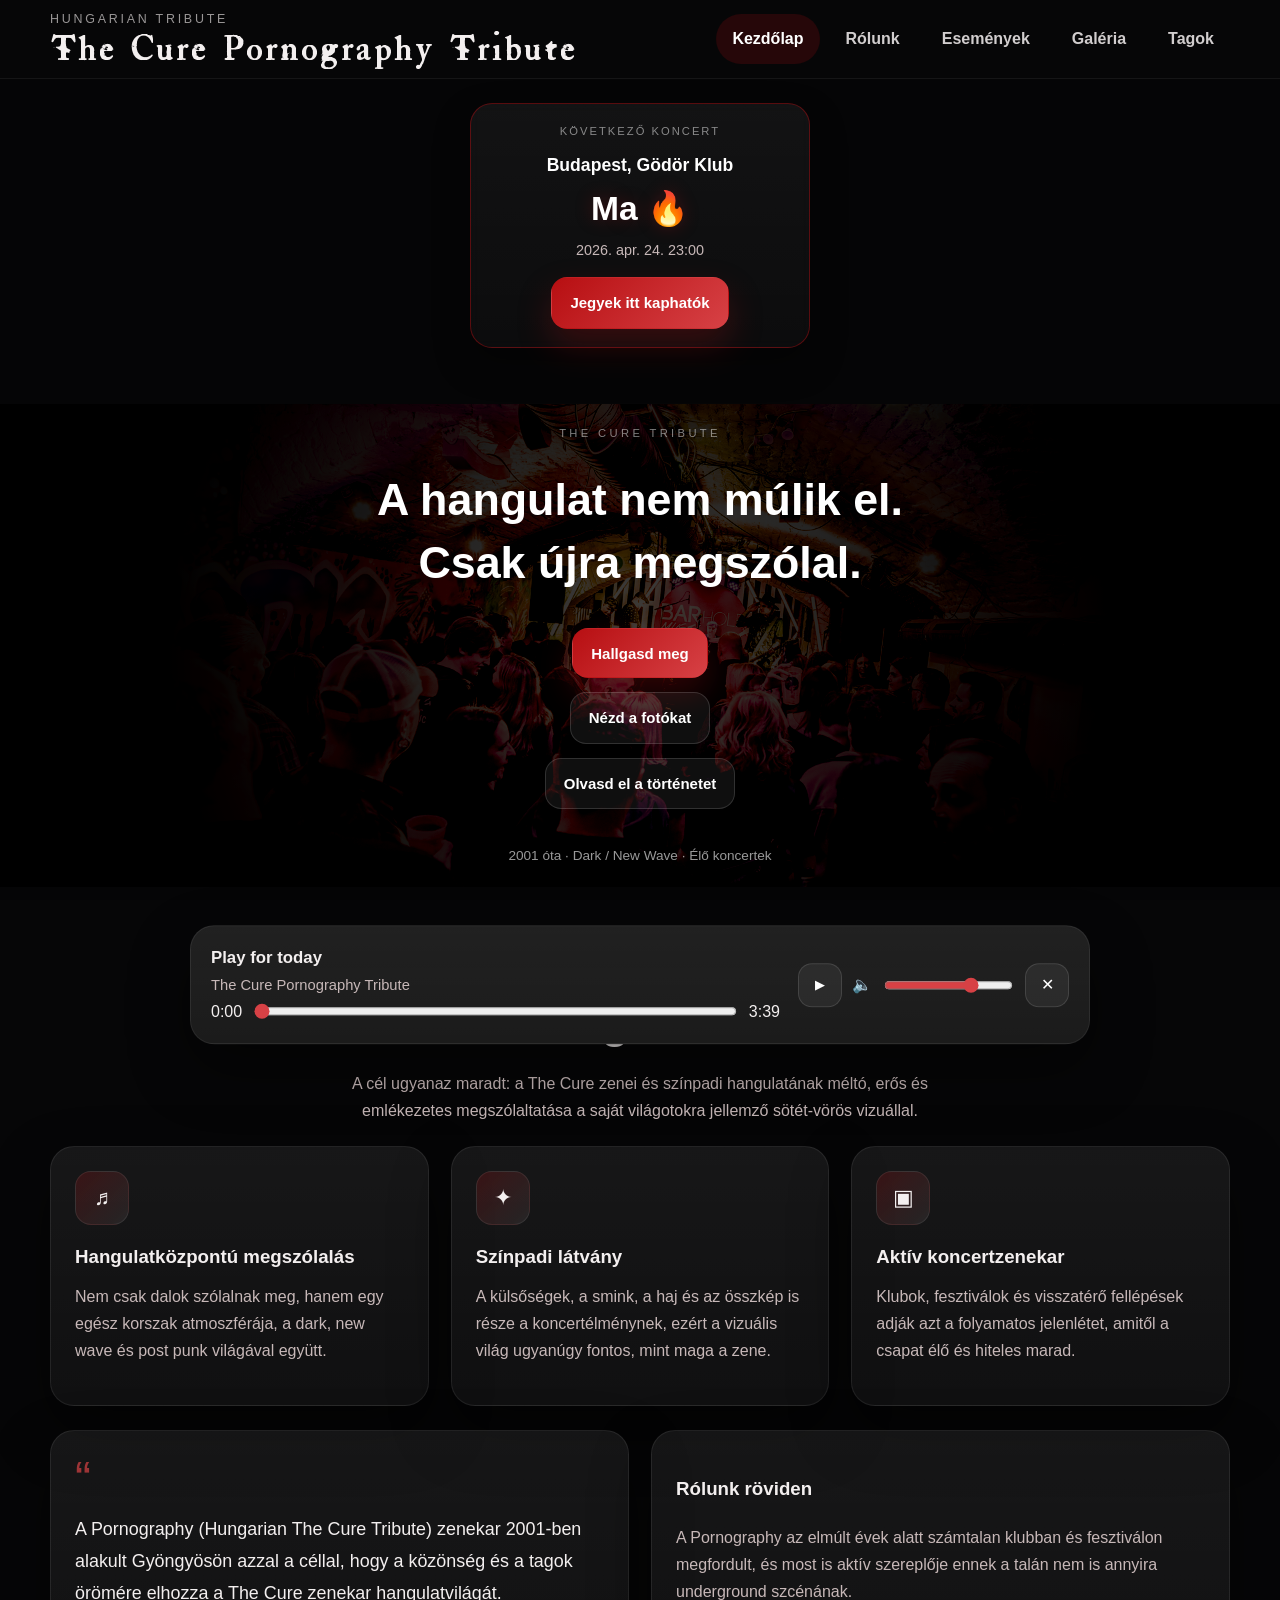
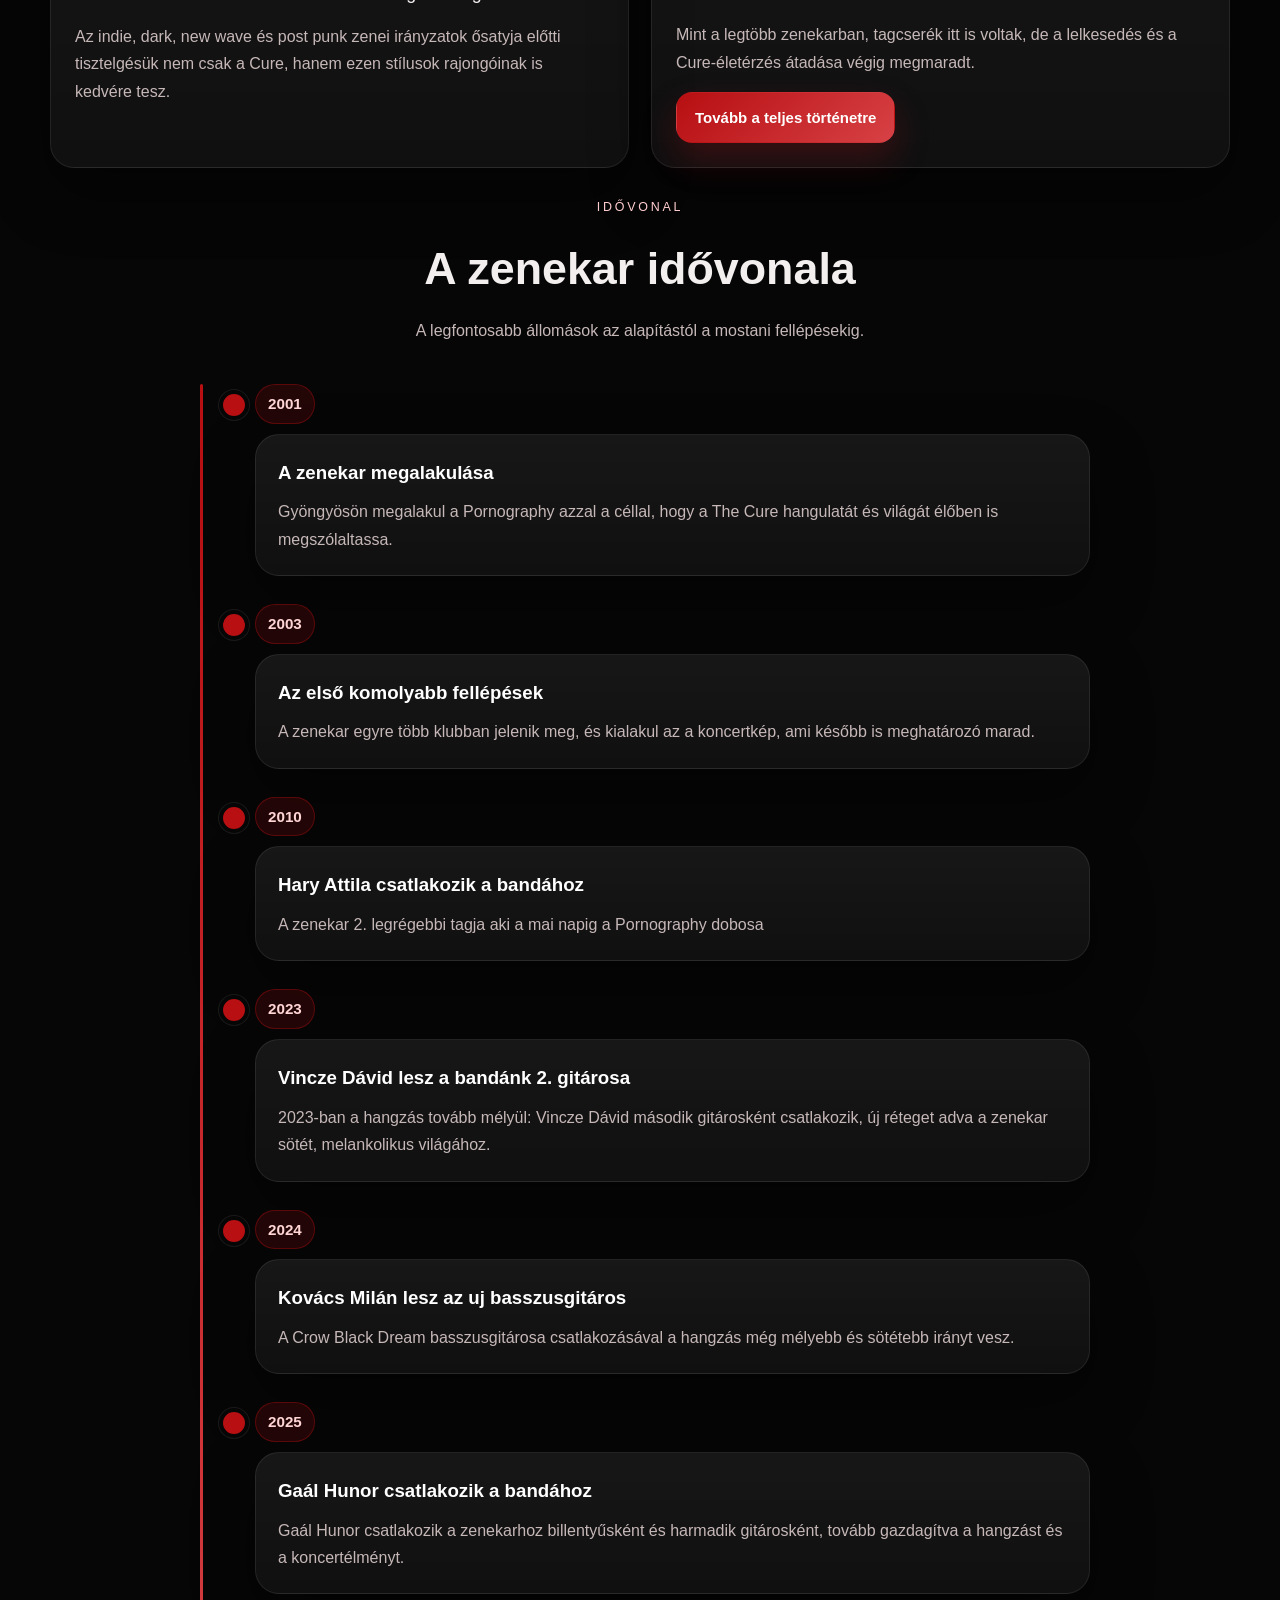
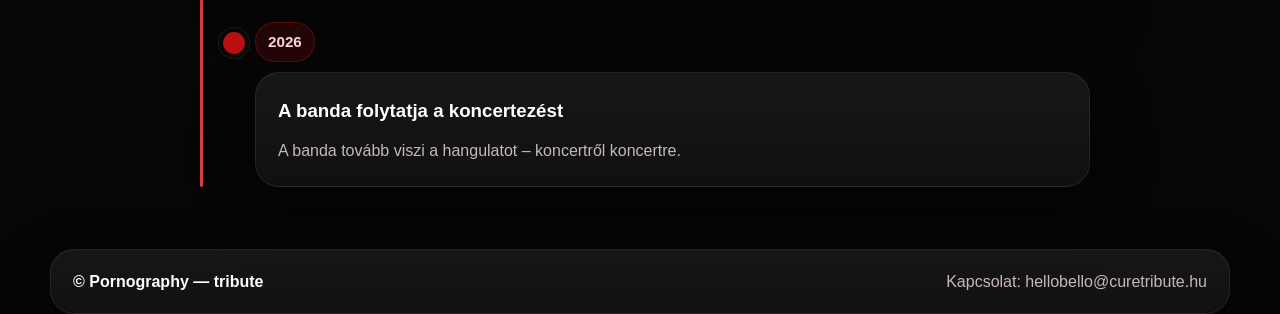
==== commit 17eddb0c: "godor update" ====
--- a/index.html
+++ b/index.html
@@ -38,10 +38,10 @@
     </div>
     <div class="countdown-card">
     <div class="countdown-label">Következő koncert</div>
-    <div class="countdown-place">Gyöngyösön</div>
+    <div class="countdown-place">Budapest, Gödör Klub</div>
     <div class="countdown-live" id="countdownText">7 nap múlva</div>
-    <div class="countdown-meta">Coolt Club · 2026. mar. 27. 19:00</div>
-    <a class="btn btn-primary" href="https://www.facebook.com/events/918823410631808/" target="_blank" style="margin-top: 15px;">Részletek itt</a>
+    <div class="countdown-meta">2026. apr. 24. 23:00</div>
+    <a class="btn btn-primary" href="https://www.tixa.hu/nulladik-valtozat-pornography-godor-0424" target="_blank" style="margin-top: 15px;">Jegyek itt kaphatók</a>
   </div>
     <section class="hero">
     <div class="hero-stack">
--- a/style.css
+++ b/style.css
@@ -928,7 +928,6 @@
     font-size: 1.6rem;
   }
 }
-
 .countdown-card {
   width: fit-content;
   max-width: 100%;
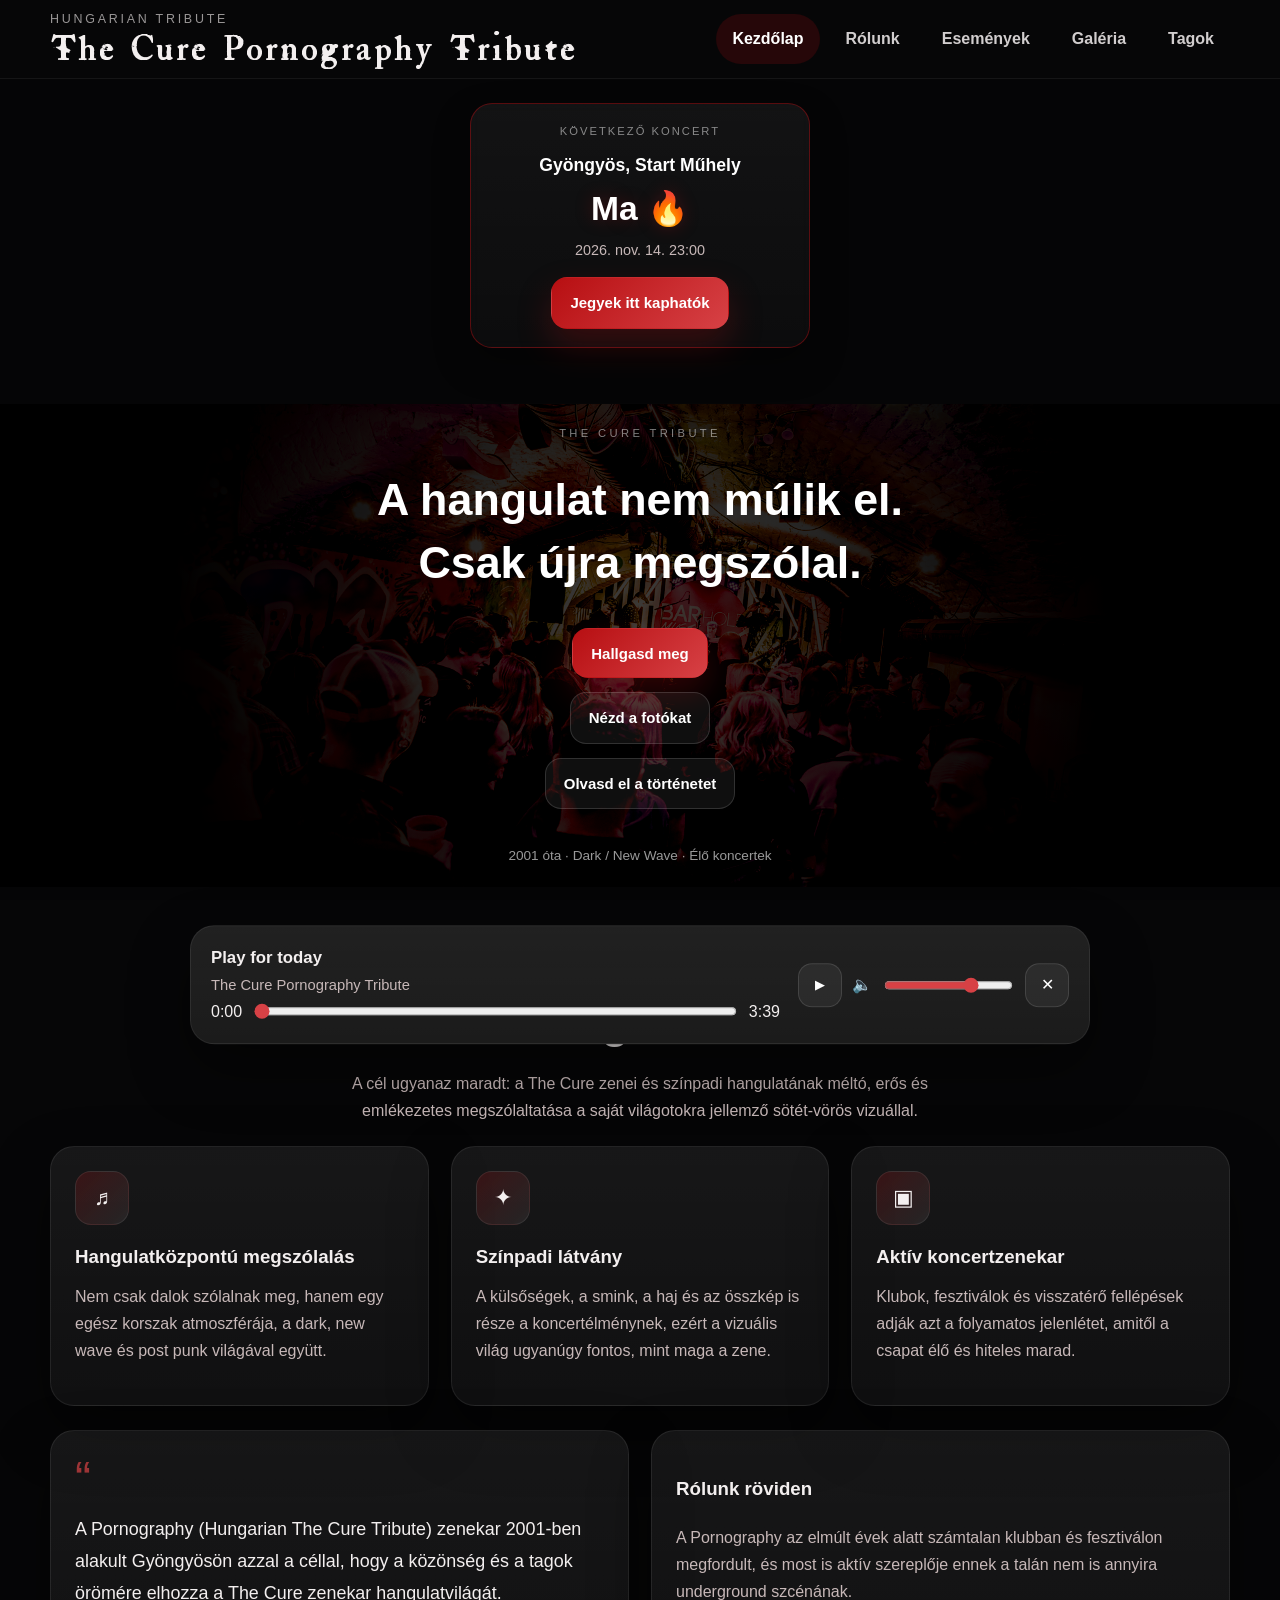
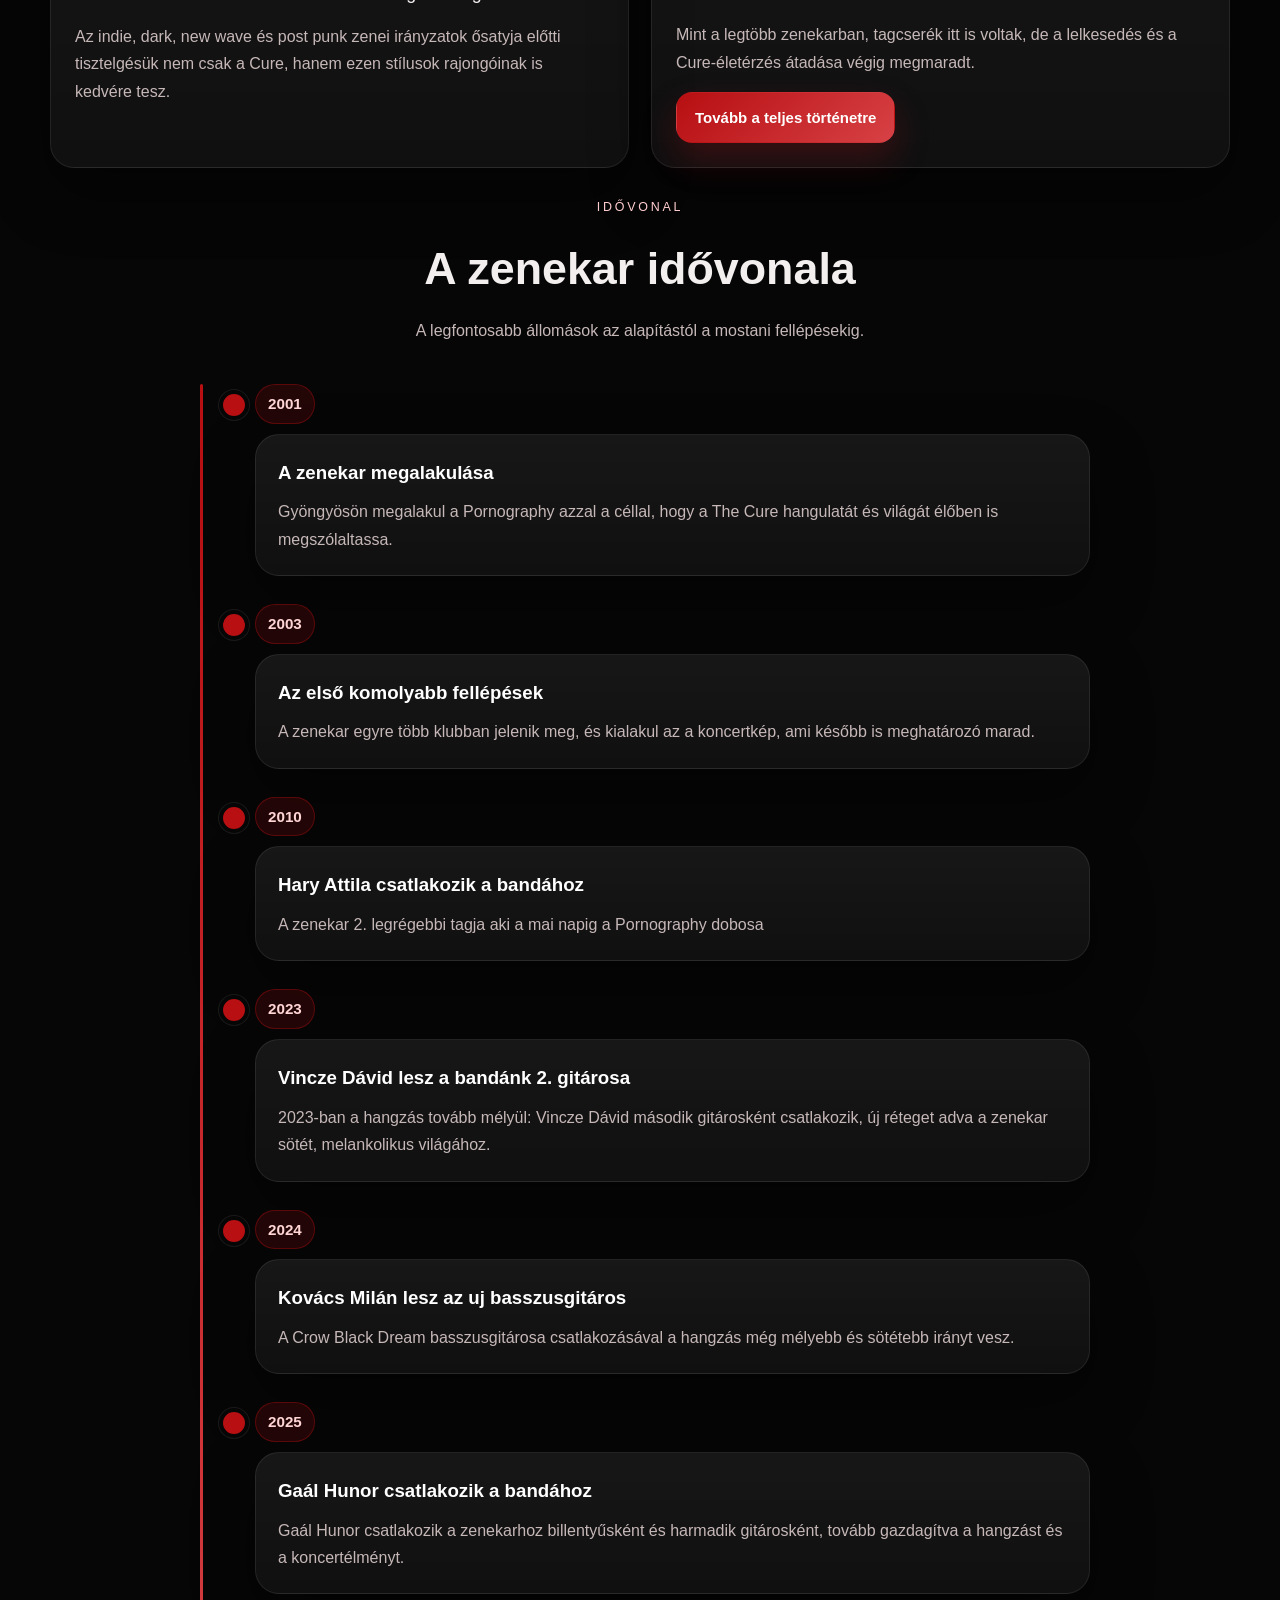
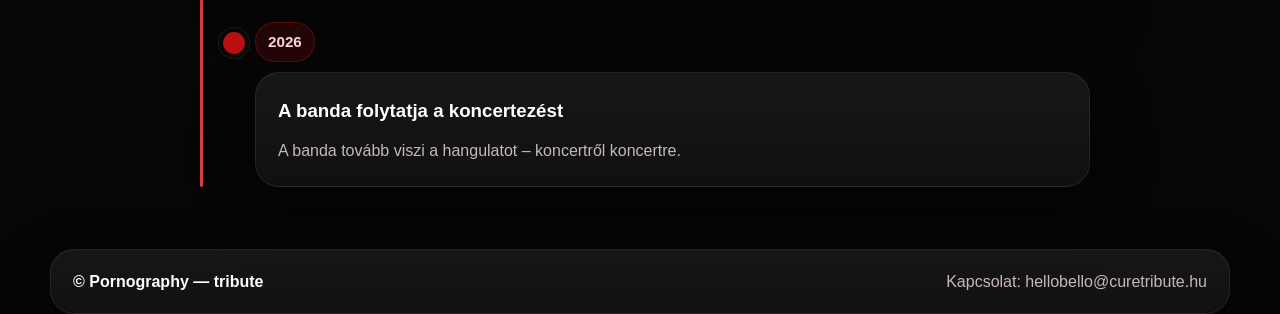
==== commit 60123bb7: "galeria update" ====
--- a/index.html
+++ b/index.html
@@ -38,9 +38,9 @@
     </div>
     <div class="countdown-card">
     <div class="countdown-label">Következő koncert</div>
-    <div class="countdown-place">Budapest, Gödör Klub</div>
+    <div class="countdown-place">Gyöngyös, Start Műhely</div>
     <div class="countdown-live" id="countdownText">7 nap múlva</div>
-    <div class="countdown-meta">2026. apr. 24. 23:00</div>
+    <div class="countdown-meta">2026. nov. 14. 23:00</div>
     <a class="btn btn-primary" href="https://www.tixa.hu/nulladik-valtozat-pornography-godor-0424" target="_blank" style="margin-top: 15px;">Jegyek itt kaphatók</a>
   </div>
     <section class="hero">
--- a/style.css
+++ b/style.css
@@ -1078,4 +1078,29 @@
   .countdown-live {
     font-size: 1.8rem;
   }
+}
+.concert-divider {
+  grid-column: 1 / -1;
+  width: 100%;
+  height: 30px;
+  margin: 10px 0;
+  display: flex;
+  align-items: center;
+  gap: 14px;
+}
+
+.concert-divider::before,
+.concert-divider::after {
+  content: "";
+  flex: 1;
+  height: 1px;
+  background: rgba(183, 15, 18, 0.45);
+}
+
+.concert-divider span {
+  white-space: nowrap;
+  color: #c7b8b8;
+  font-size: 0.75rem;
+  letter-spacing: 0.08em;
+  text-transform: uppercase;
 }
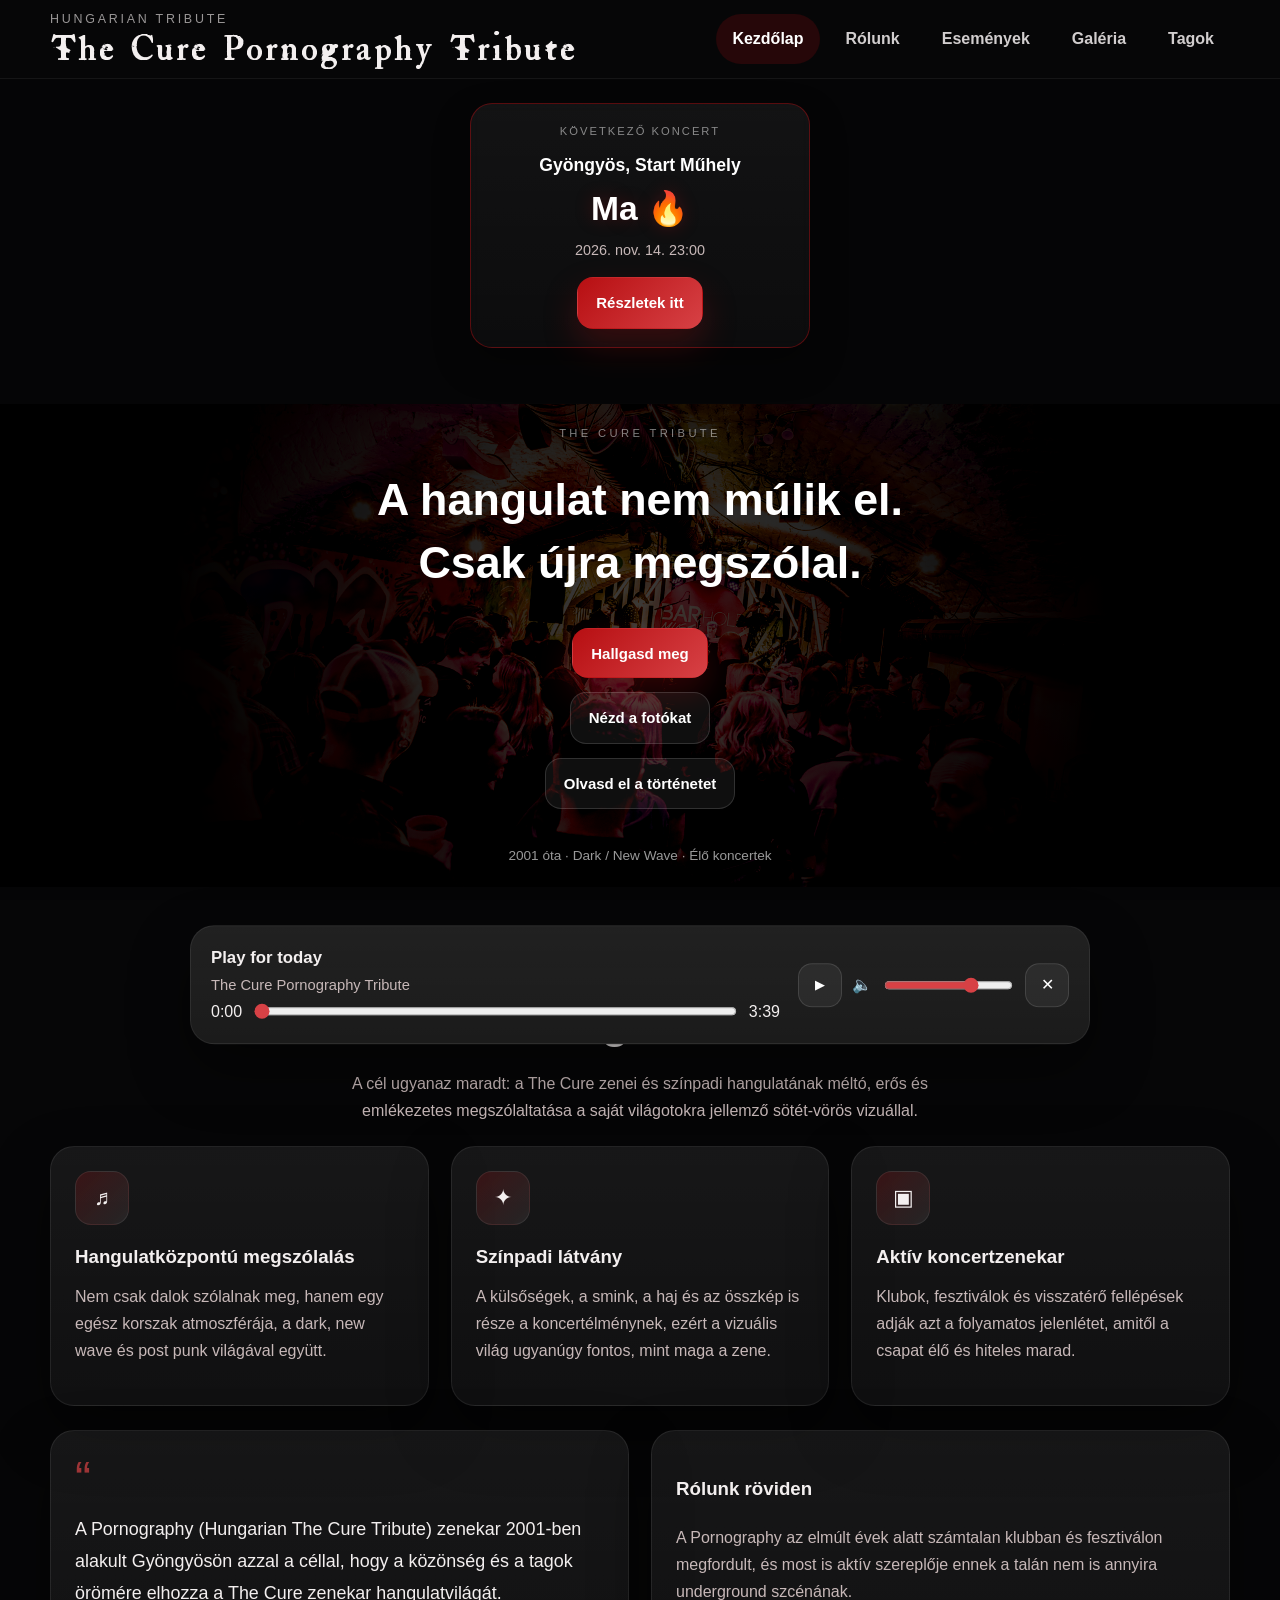
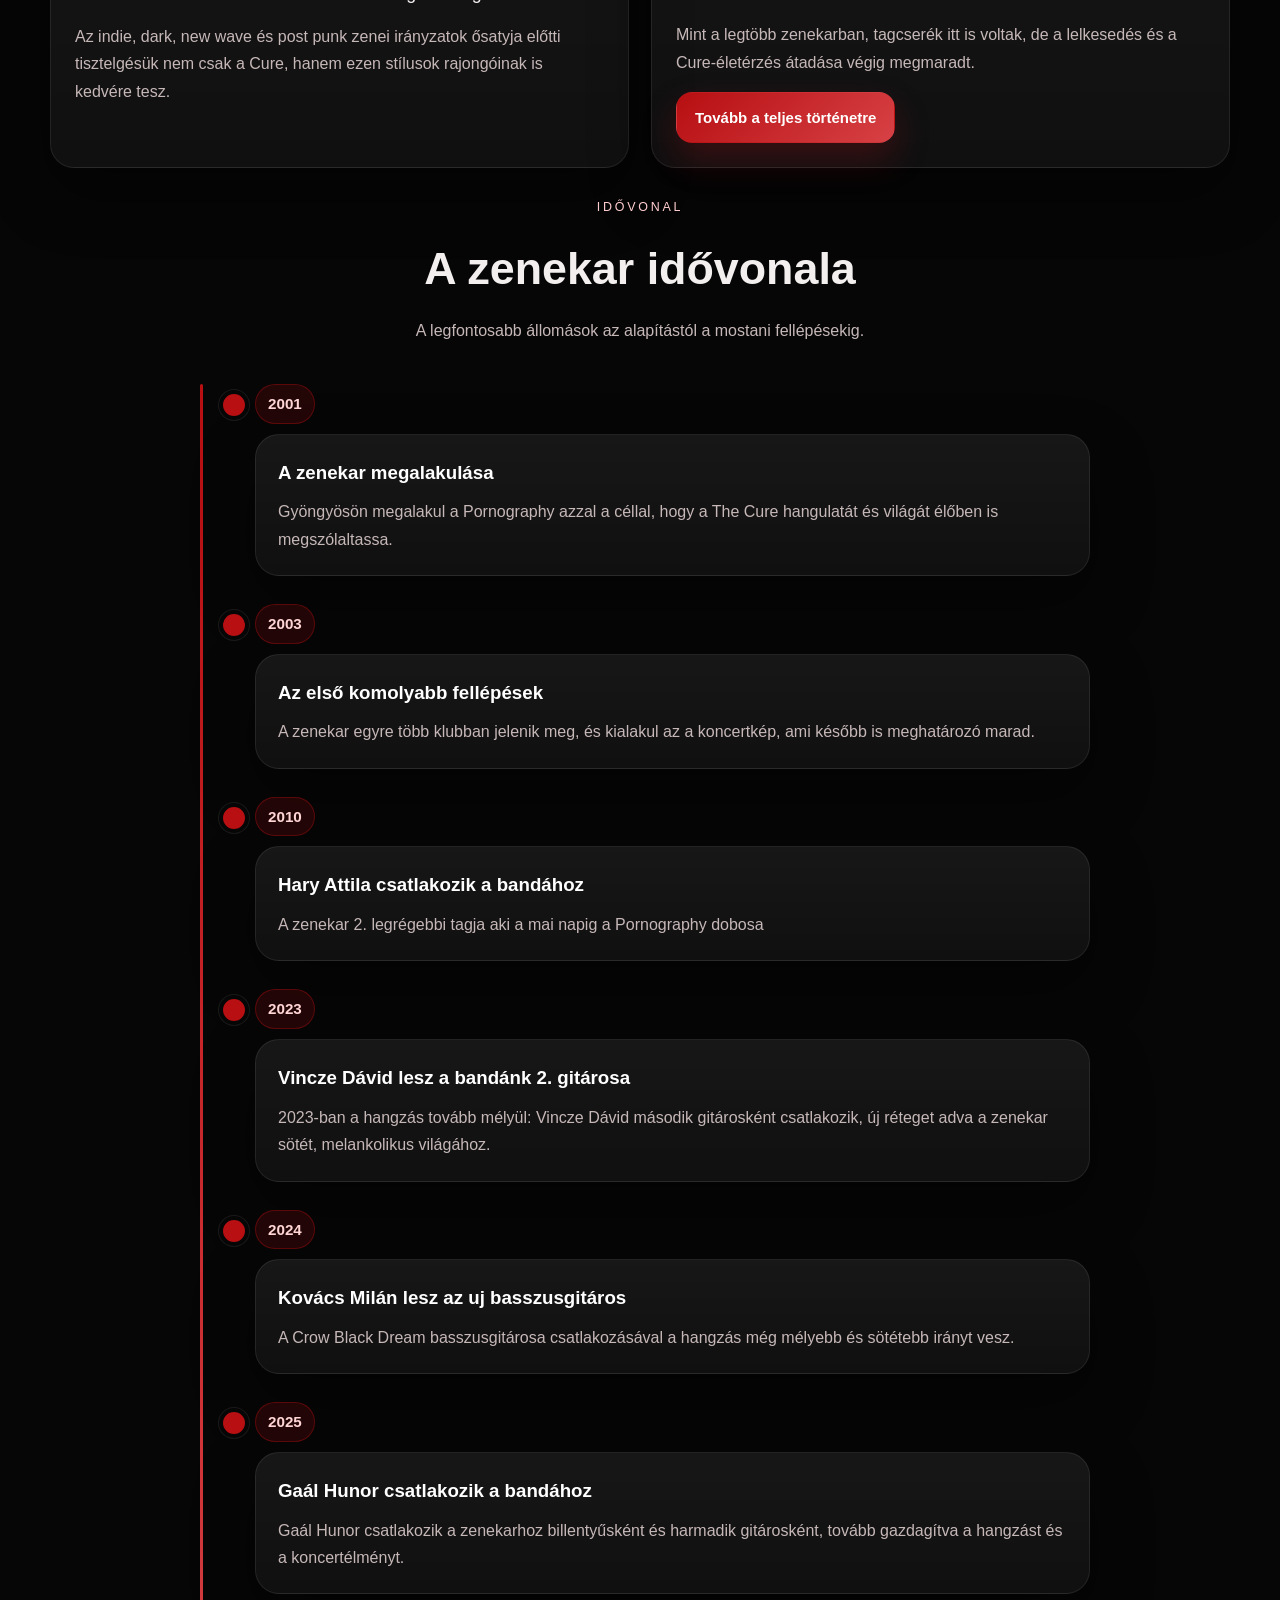
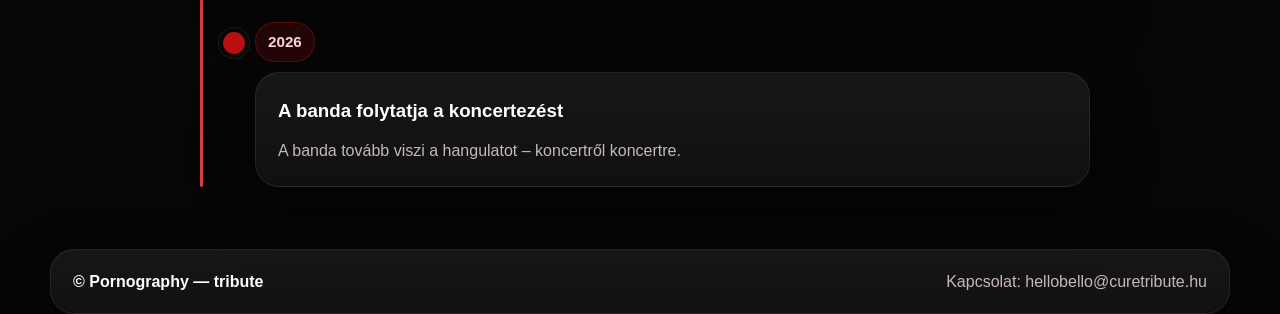
==== commit 6a94e15e: "esemeny fix" ====
--- a/index.html
+++ b/index.html
@@ -41,7 +41,7 @@
     <div class="countdown-place">Gyöngyös, Start Műhely</div>
     <div class="countdown-live" id="countdownText">7 nap múlva</div>
     <div class="countdown-meta">2026. nov. 14. 23:00</div>
-    <a class="btn btn-primary" href="https://www.tixa.hu/nulladik-valtozat-pornography-godor-0424" target="_blank" style="margin-top: 15px;">Jegyek itt kaphatók</a>
+    <a class="btn btn-primary" href="https://www.facebook.com/events/27667048902974199" target="_blank" style="margin-top: 15px;">Részletek itt</a>
   </div>
     <section class="hero">
     <div class="hero-stack">
--- a/style.css
+++ b/style.css
@@ -833,7 +833,7 @@
   top: 78px;
   width: 100%;
   height: 3px;
-  z-index: 1999;
+  z-index: 99999;
   background: transparent;
   pointer-events: none;
 }
@@ -1082,11 +1082,13 @@
 .concert-divider {
   grid-column: 1 / -1;
   width: 100%;
-  height: 30px;
-  margin: 10px 0;
+  max-width: 100%;
+  box-sizing: border-box;
+  margin: 16px 0;
   display: flex;
   align-items: center;
-  gap: 14px;
+  gap: 12px;
+  overflow: hidden;
 }
 
 .concert-divider::before,
@@ -1095,12 +1097,33 @@
   flex: 1;
   height: 1px;
   background: rgba(183, 15, 18, 0.45);
+  min-width: 15px;
 }
 
 .concert-divider span {
-  white-space: nowrap;
+  white-space: normal;
+  text-align: center;
+  word-break: break-word;
   color: #c7b8b8;
   font-size: 0.75rem;
   letter-spacing: 0.08em;
   text-transform: uppercase;
+}
+body.modal-open {
+  overflow: hidden !important;
+}
+
+body.modal-open .scroll-bar {
+  opacity: 0 !important;
+  visibility: hidden !important;
+}
+html.modal-open,
+body.modal-open {
+  overflow: hidden !important;
+  height: 100% !important;
+  overscroll-behavior: none !important;
+}
+
+body.modal-open .scroll-bar {
+  display: none !important;
 }
